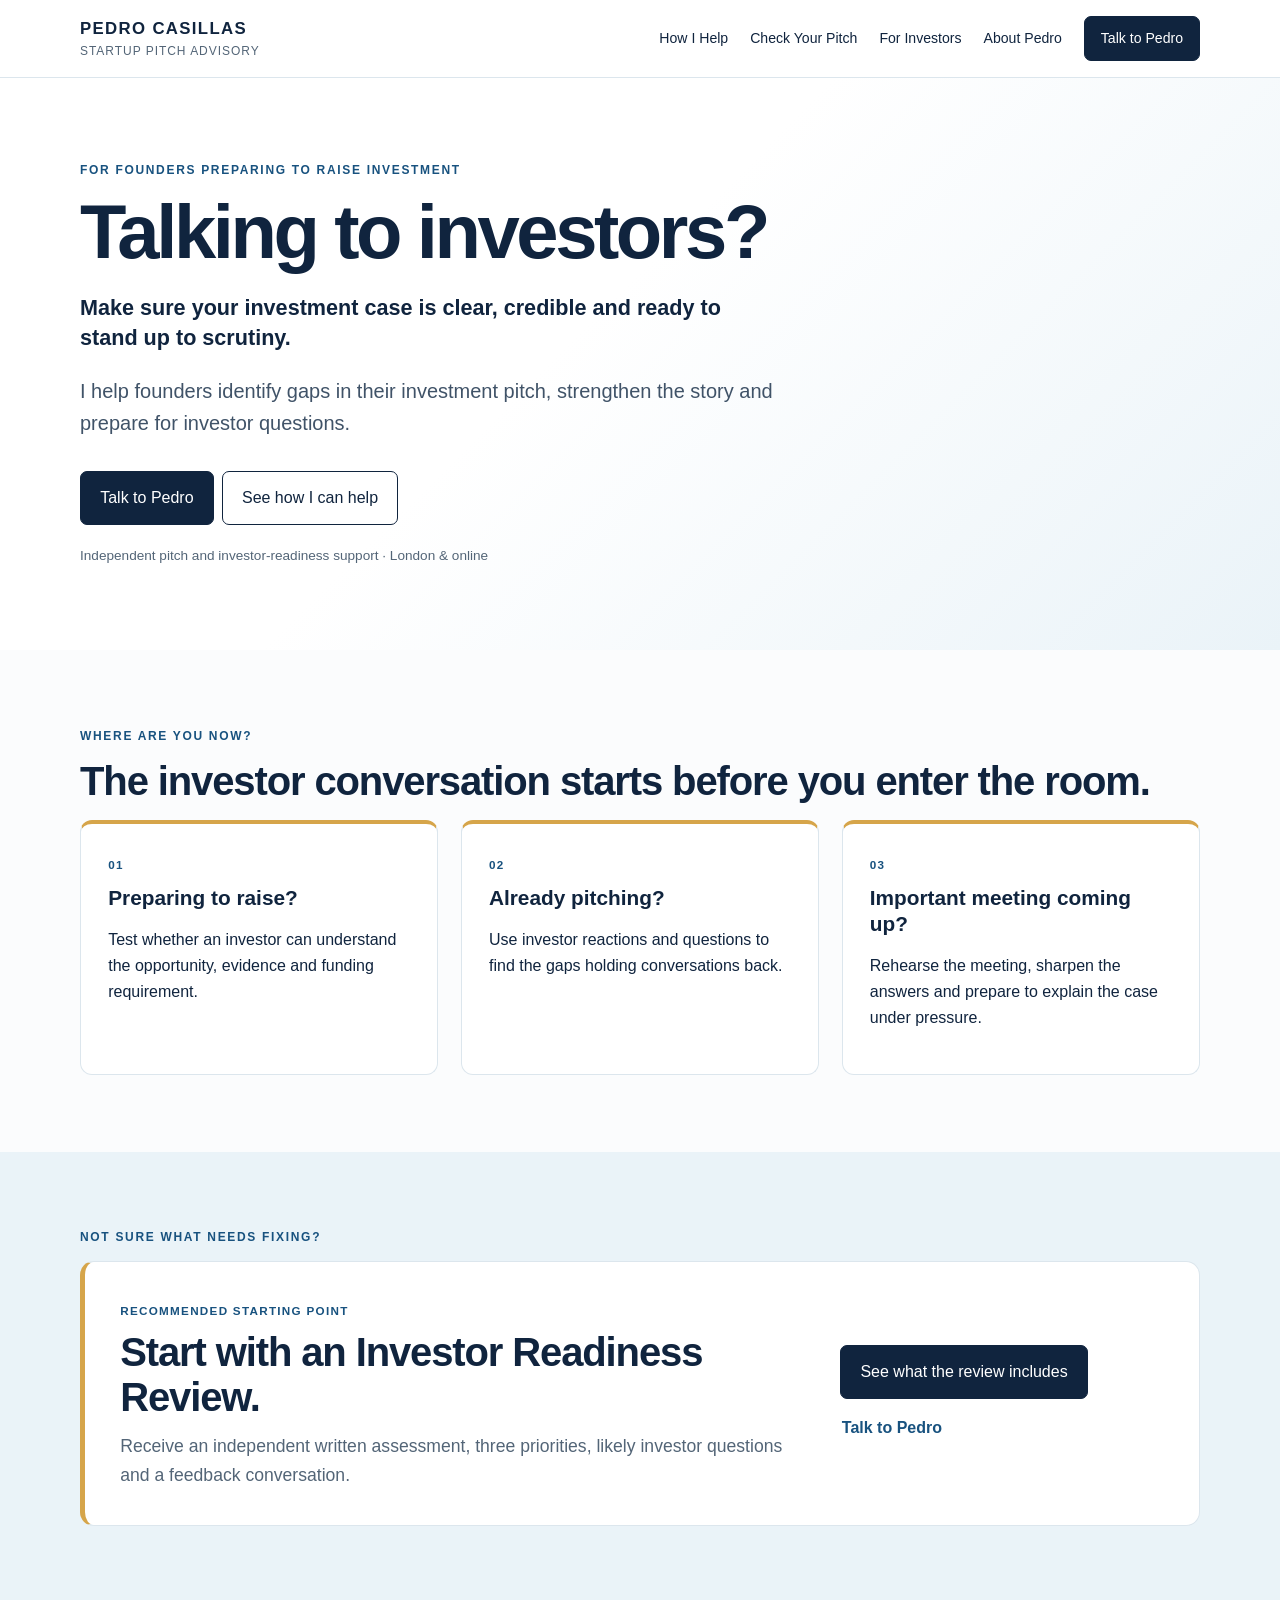
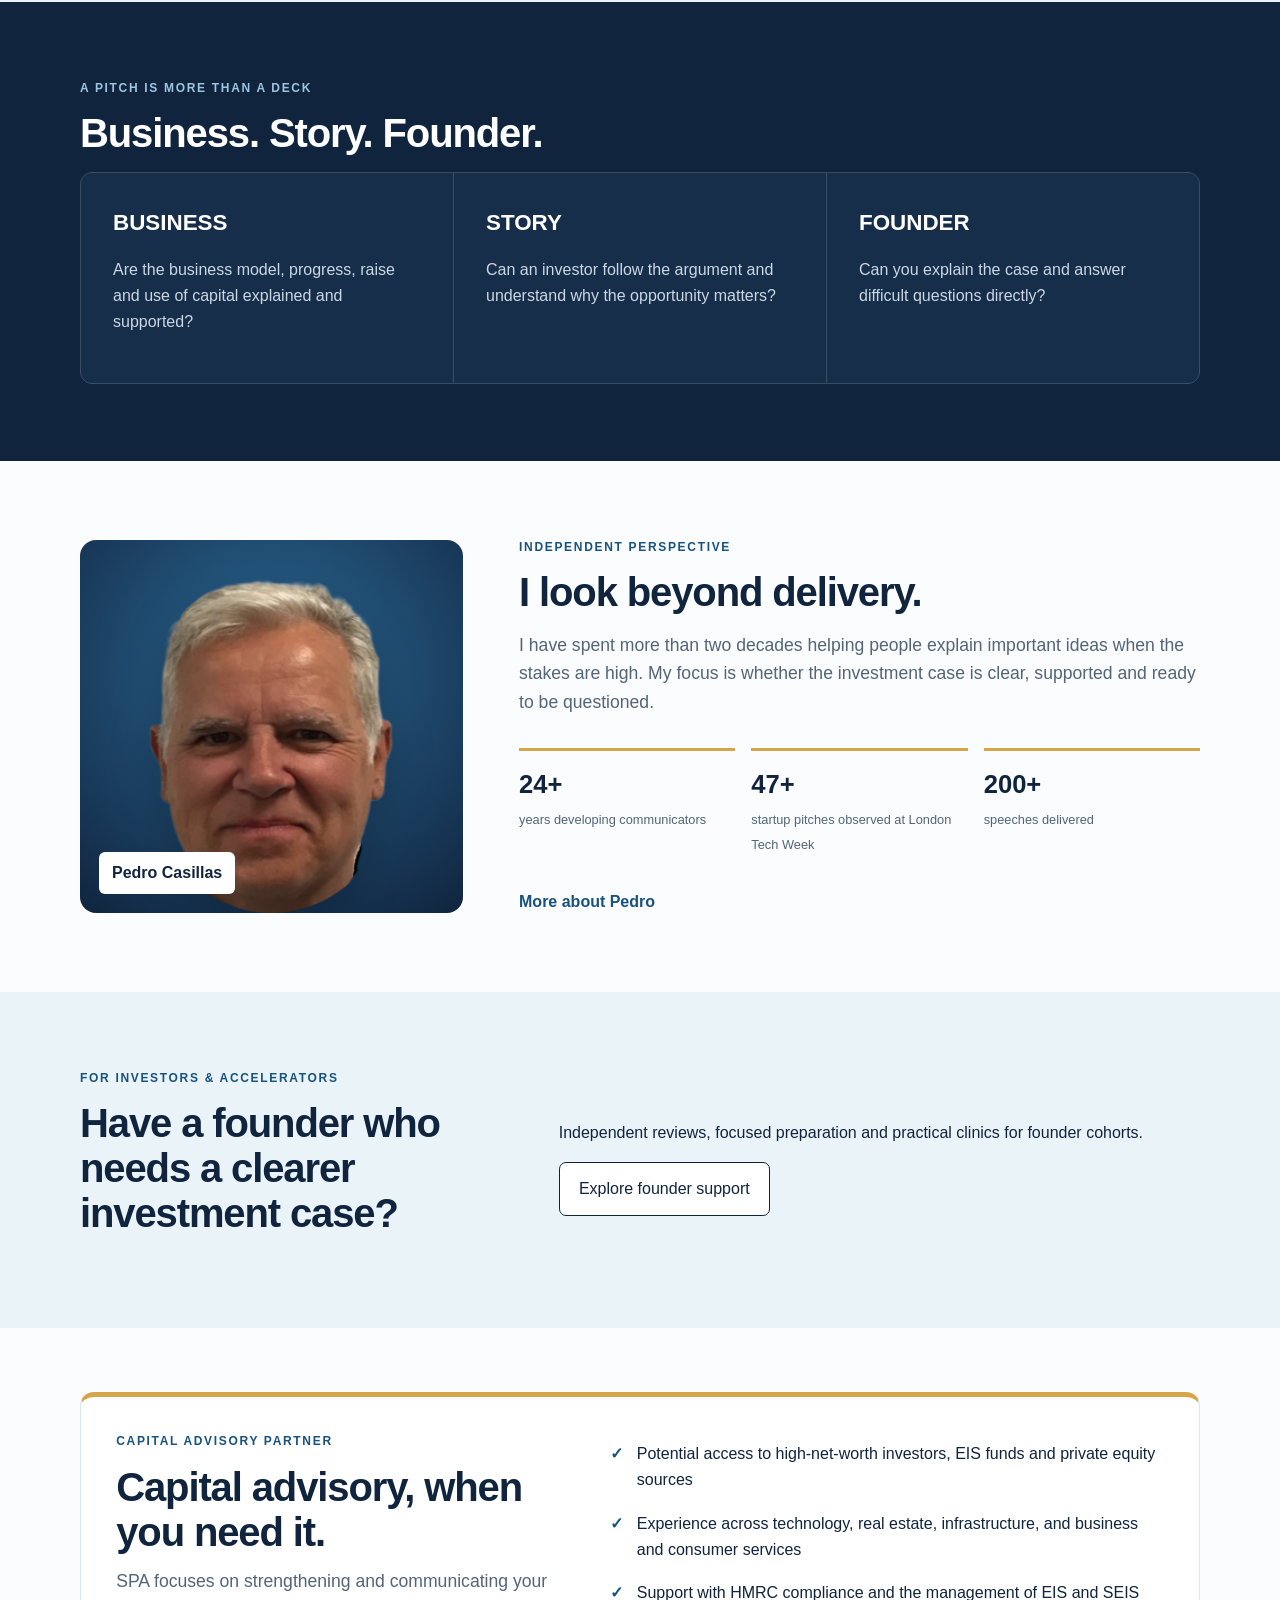
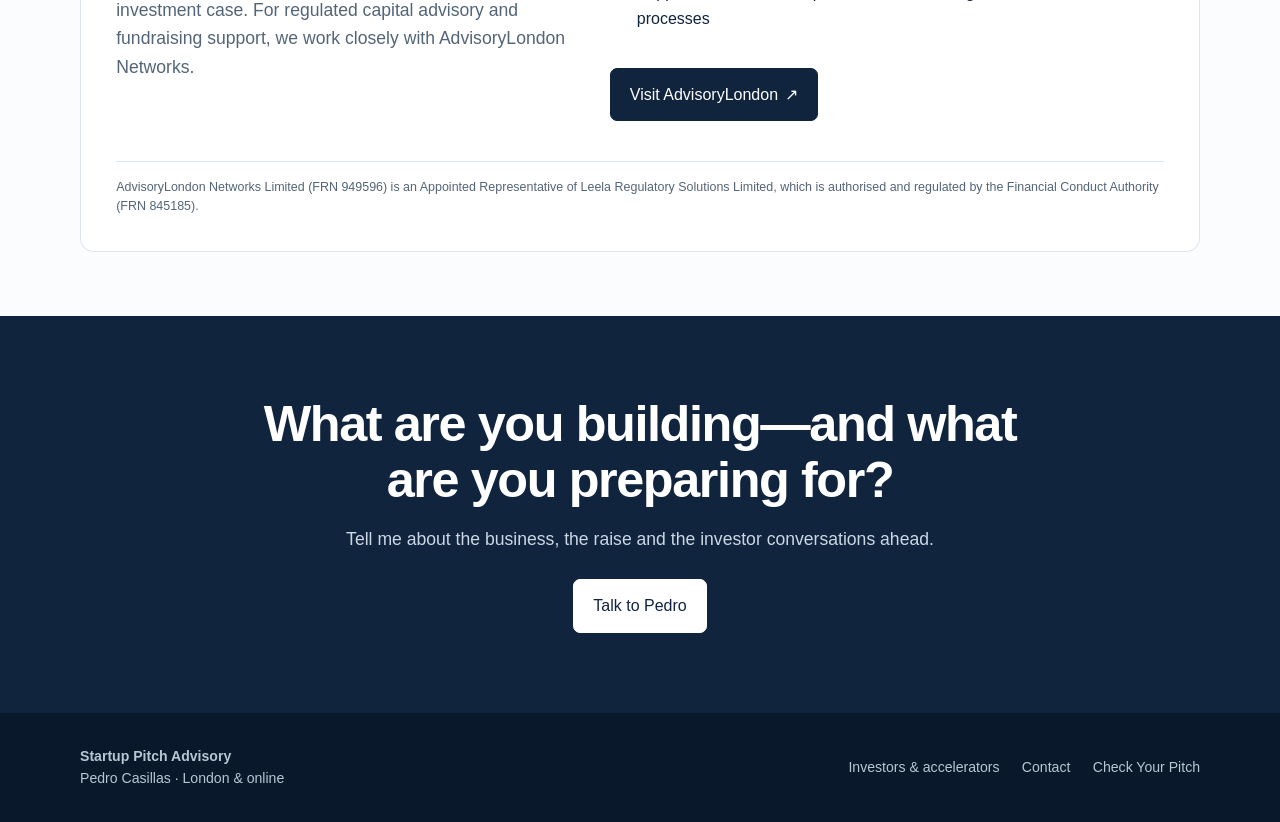
==== index.html @ cba1cd3a "Add files via upload" ====
<!doctype html><html lang="en"><head><meta charset="utf-8"><meta name="viewport" content="width=device-width,initial-scale=1"><title>Pedro Casillas | Startup Pitch Advisory</title><meta name="description" content="Independent investor-readiness and pitch support for startup founders."><meta name="robots" content="noindex,nofollow"><link rel="canonical" href="https://pedrocasillas.com/"><link rel="stylesheet" href="styles.css"><script defer src="site.js"></script></head><body><a class="skip" href="#main">Skip to content</a>
<nav><div class="wrap nav"><a class="brand" href="index.html"><strong>PEDRO CASILLAS</strong><span>Startup Pitch Advisory</span></a><button class="menu" aria-expanded="false" aria-controls="navlinks"><span></span><span></span><span></span><b>Menu</b></button><div class="links" id="navlinks"><a href="how-i-help.html">How I Help</a><a href="resources.html">Check Your Pitch</a><a href="for-investors.html">For Investors</a><a href="about.html">About Pedro</a><a class="btn small" href="contact.html">Talk to Pedro</a></div></div></nav>
<main id="main"><header class="hero"><div class="wrap"><div class="eyebrow">For founders preparing to raise investment</div><h1>Talking to investors?</h1><p class="hero-promise">Make sure your investment case is clear, credible and ready to stand up to scrutiny.</p><p class="lead">I help founders identify gaps in their investment pitch, strengthen the story and prepare for investor questions.</p><div class="hero-actions"><a class="btn" href="contact.html">Talk to Pedro</a><a class="btn alt" href="#situations">See how I can help</a></div><div class="micro">Independent pitch and investor-readiness support · London &amp; online</div></div></header>
<section id="situations"><div class="wrap"><div class="eyebrow">Where are you now?</div><h2>The investor conversation starts before you enter the room.</h2><div class="grid3 stages"><a class="card cardlink" href="how-i-help.html#review"><span class="num">01</span><h3>Preparing to raise?</h3><p>Test whether an investor can understand the opportunity, evidence and funding requirement.</p></a><a class="card cardlink" href="how-i-help.html#preparation"><span class="num">02</span><h3>Already pitching?</h3><p>Use investor reactions and questions to find the gaps holding conversations back.</p></a><a class="card cardlink" href="how-i-help.html#preparation"><span class="num">03</span><h3>Important meeting coming up?</h3><p>Rehearse the meeting, sharpen the answers and prepare to explain the case under pressure.</p></a></div></div></section>
<section class="soft"><div class="wrap"><div class="eyebrow">Not sure what needs fixing?</div><div class="start-panel"><div><span class="tag">Recommended starting point</span><h2>Start with an Investor Readiness Review.</h2><p class="intro">Receive an independent written assessment, three priorities, likely investor questions and a feedback conversation.</p></div><div class="start-actions"><a class="btn" href="how-i-help.html#review">See what the review includes</a><a class="textlink" href="contact.html">Talk to Pedro</a></div></div></div></section>
<section class="ink"><div class="wrap"><div class="eyebrow light">A pitch is more than a deck</div><h2>Business. Story. Founder.</h2><div class="triad dark"><div><b>BUSINESS</b><p>Are the business model, progress, raise and use of capital explained and supported?</p></div><div><b>STORY</b><p>Can an investor follow the argument and understand why the opportunity matters?</p></div><div><b>FOUNDER</b><p>Can you explain the case and answer difficult questions directly?</p></div></div></div></section>
<section><div class="wrap about compact-about"><div class="portrait"><img src="assets/pedro-casillas.png" alt="Pedro Casillas"><div class="portrait-caption">Pedro Casillas</div></div><div><div class="eyebrow">Independent perspective</div><h2>I look beyond delivery.</h2><p class="intro">I have spent more than two decades helping people explain important ideas when the stakes are high. My focus is whether the investment case is clear, supported and ready to be questioned.</p><div class="proof"><div><strong>24+</strong><span>years developing communicators</span></div><div><strong>47+</strong><span>startup pitches observed at London Tech Week</span></div><div><strong>200+</strong><span>speeches delivered</span></div></div><a class="textlink" href="about.html">More about Pedro</a></div></div></section>
<section class="soft"><div class="wrap audience"><div><div class="eyebrow">For investors &amp; accelerators</div><h2>Have a founder who needs a clearer investment case?</h2></div><div><p>Independent reviews, focused preparation and practical clinics for founder cohorts.</p><a class="btn alt no-margin" href="for-investors.html">Explore founder support</a></div></div></section>
<section class="partner-section"><div class="wrap"><div class="partner-banner"><div><div class="eyebrow">Capital advisory partner</div><h2>Capital advisory, when you need it.</h2><p class="intro">SPA focuses on strengthening and communicating your investment case. For regulated capital advisory and fundraising support, we work closely with AdvisoryLondon Networks.</p></div><div><ul class="ticks"><li>Potential access to high-net-worth investors, EIS funds and private equity sources</li><li>Experience across technology, real estate, infrastructure, and business and consumer services</li><li>Support with HMRC compliance and the management of EIS and SEIS processes</li></ul><a class="btn" href="https://advisorylondon.uk/" target="_blank" rel="noopener noreferrer">Visit AdvisoryLondon <span aria-hidden="true">↗</span></a></div><p class="regulatory">AdvisoryLondon Networks Limited (FRN 949596) is an Appointed Representative of Leela Regulatory Solutions Limited, which is authorised and regulated by the Financial Conduct Authority (FRN 845185).</p></div></div></section>
<section class="cta"><div class="wrap narrow"><h2>What are you building—and what are you preparing for?</h2><p>Tell me about the business, the raise and the investor conversations ahead.</p><a class="btn pale" href="contact.html">Talk to Pedro</a></div></section></main>
<footer><div class="wrap foot"><div><strong>Startup Pitch Advisory</strong><br>Pedro Casillas · London &amp; online</div><div class="footlinks"><a href="for-investors.html">Investors &amp; accelerators</a><a href="contact.html">Contact</a><a href="resources.html">Check Your Pitch</a></div></div></footer></body></html>
---- styles.css ----
:root{--ink:#10243e;--blue:#18527f;--sky:#eaf3f8;--gold:#d6a54a;--paper:#fbfcfd;--muted:#536577;--line:#dce6ed;--white:#fff;--max:1120px}*{box-sizing:border-box}html{scroll-behavior:smooth}body{margin:0;font-family:Inter,"Segoe UI",Arial,sans-serif;color:var(--ink);background:var(--paper);line-height:1.62;font-size:16px}a{color:inherit;text-decoration:none}.wrap{width:min(var(--max),92%);margin:auto}.narrow{max-width:810px}.skip{position:absolute;left:-9999px}.skip:focus{left:12px;top:12px;z-index:20;background:white;padding:10px;border:2px solid var(--ink)}nav{min-height:78px;display:flex;align-items:center;border-bottom:1px solid var(--line);background:rgba(255,255,255,.97);position:sticky;top:0;z-index:10}.nav{display:flex;align-items:center;justify-content:space-between;gap:24px}.brand strong{display:block;letter-spacing:.08em;font-size:1.05rem}.brand span{display:block;font-size:.75rem;color:var(--muted);letter-spacing:.08em;text-transform:uppercase}.links{display:flex;gap:22px;align-items:center;font-size:.88rem}.links>a:not(.btn){padding:27px 0 24px;border-bottom:3px solid transparent}.links>a.active{border-color:var(--gold)}.menu{display:none}.btn{display:inline-flex;align-items:center;justify-content:center;padding:.8rem 1.2rem;border-radius:7px;background:var(--ink);color:white;font-weight:750;border:1px solid var(--ink);cursor:pointer;font:inherit}.btn.small{padding:.66rem 1rem}.btn.alt{background:white;color:var(--ink);margin-left:.5rem}.btn.pale{background:white;color:var(--ink);border-color:white}.btn.no-margin{margin:0}.btn:hover,.btn:focus-visible{box-shadow:0 8px 25px rgba(16,36,62,.16);transform:translateY(-1px)}.hero{padding:5.2rem 0;background:linear-gradient(135deg,#fff 45%,var(--sky))}.hero-grid{display:grid;grid-template-columns:minmax(0,1.35fr) minmax(340px,.65fr);gap:4rem;align-items:center}.eyebrow{text-transform:uppercase;letter-spacing:.14em;font-size:.75rem;font-weight:800;color:var(--blue);margin-bottom:.8rem}.eyebrow.light{color:#9dc5df}h1{font-size:clamp(3rem,6vw,4.75rem);line-height:1.02;letter-spacing:-.045em;margin:.7rem 0 1.35rem;max-width:850px}h2{font-size:clamp(2rem,4vw,2.5rem);line-height:1.12;letter-spacing:-.028em;margin:0 0 1rem}h3{font-size:1.3rem;line-height:1.25;margin:.5rem 0 .7rem}.hero-promise{font-weight:800;font-size:1.35rem;line-height:1.4;max-width:700px}.lead{font-size:1.25rem;max-width:760px;color:#405368}.hero-actions{margin-top:2rem}.micro{margin-top:1.25rem;font-size:.85rem;color:var(--muted)}.investor-card{background:var(--ink);color:white;padding:2rem;border-radius:16px;box-shadow:0 24px 60px rgba(16,36,62,.16);position:relative}.investor-card:before{content:"";position:absolute;right:1.5rem;top:1.5rem;width:38px;height:5px;background:var(--gold)}.investor-card h2{font-size:1.4rem;margin-top:.6rem}.investor-card ol{margin:1.2rem 0 0;padding-left:1.4rem}.investor-card li{padding:.3rem 0;color:#d9e4ec}.tag,.num{font-size:.73rem;text-transform:uppercase;letter-spacing:.11em;color:var(--blue);font-weight:800}section{padding:4.8rem 0}.soft{background:var(--sky)}.ink{background:var(--ink);color:white}.lighttext{color:#cbd7e3!important}.intro{font-size:1.1rem;color:var(--muted);max-width:730px;margin:0 0 2rem}.grid2,.grid3{display:grid;grid-template-columns:repeat(2,1fr);gap:1.4rem}.grid3{grid-template-columns:repeat(3,1fr)}.card{background:white;border:1px solid var(--line);border-radius:12px;padding:1.7rem}.cardlink{display:block;height:100%;transition:.18s ease}.cardlink:hover,.cardlink:focus-visible{box-shadow:0 12px 30px rgba(16,36,62,.09);transform:translateY(-2px)}.cardlink b,.textlink{color:var(--blue);font-weight:800}.stages .card{border-top:4px solid var(--gold)}.split-head{display:flex;justify-content:space-between;gap:2rem;align-items:end;margin-bottom:1.5rem}.deliverables{display:grid;grid-template-columns:repeat(4,1fr);gap:1rem}.deliverables>div{background:white;border:1px solid var(--line);border-radius:10px;padding:1.4rem}.deliverables span,.process span{display:block;color:var(--gold);font-weight:900;letter-spacing:.1em;font-size:.75rem;margin-bottom:.6rem}.deliverables b,.process b{font-size:1.05rem}.deliverables p,.process p{color:var(--muted);margin:.45rem 0 0}.center{text-align:center;margin-top:1.8rem}.sample-split,.audience{display:grid;grid-template-columns:.8fr 1.2fr;gap:3.2rem;align-items:center}.sample{margin:0;border-left:4px solid var(--gold);background:white;box-shadow:0 12px 36px rgba(16,36,62,.09);padding:1.7rem 2rem}.sample span,.assessment span{display:block;text-transform:uppercase;color:var(--blue);font-weight:800;font-size:.72rem;letter-spacing:.1em;margin-top:1rem}.sample span:first-child{margin-top:0}.sample p{margin:.3rem 0 1.1rem}.triad{display:grid;grid-template-columns:repeat(3,1fr);gap:1px;background:var(--line);border:1px solid var(--line);border-radius:12px;overflow:hidden}.triad>div{background:white;padding:2rem}.triad b{font-size:1.4rem}.triad p{color:var(--muted)}.triad.dark{background:#3a4c61;border-color:#3a4c61}.triad.dark>div{background:#172e4a}.triad.dark p{color:#cbd7e3}.about{display:grid;grid-template-columns:.72fr 1.28fr;gap:3.5rem;align-items:center}.portrait{min-height:390px;border-radius:16px;background:radial-gradient(circle at 50% 35%,#2c6a97,var(--ink));display:flex;align-items:flex-end;justify-content:center;position:relative;overflow:hidden;padding:2rem 2rem 0}.portrait img{width:min(86%,300px);height:auto;filter:drop-shadow(0 14px 20px rgba(0,0,0,.25))}.portrait-caption{position:absolute;left:1.2rem;bottom:1.2rem;background:white;color:var(--ink);padding:.5rem .8rem;border-radius:6px;font-weight:800}.portrait.large{min-height:450px}.proof{display:grid;grid-template-columns:repeat(3,1fr);gap:1rem;margin:2rem 0}.proof>div{border-top:3px solid var(--gold);padding-top:.8rem}.proof strong{display:block;font-size:1.6rem}.proof span{font-size:.8rem;color:var(--muted)}.proof.broad{grid-template-columns:repeat(4,1fr)}.cta{background:var(--ink);color:white;text-align:center;padding:5rem 0}.cta h2{font-size:clamp(2.2rem,5vw,3.15rem)}.cta p{color:#cbd7e3;font-size:1.1rem;max-width:650px;margin:0 auto 1.6rem}.pagehero{padding:4.8rem 0 4rem;background:linear-gradient(135deg,#fff 50%,var(--sky))}.pagehero h1{font-size:clamp(2.8rem,5.5vw,4.2rem)}.boundary,.contact-aside{background:var(--ink);color:white;padding:2rem;border-radius:14px}.boundary h3{margin-top:0}.checks,.ticks{padding:0;margin:1rem 0;list-style:none}.checks li,.ticks li{padding:.55rem 0 .55rem 1.7rem;position:relative}.checks li:before{content:"—";position:absolute;left:0;color:var(--gold);font-weight:800}.ticks li:before{content:"✓";position:absolute;left:0;color:var(--blue);font-weight:900}.ticks.large li{font-size:1.08rem;padding-top:.7rem;padding-bottom:.7rem}.fineprint{max-width:760px;margin:1.4rem auto 0;text-align:center;color:var(--muted);font-size:.9rem}.process{display:grid;grid-template-columns:repeat(3,1fr);gap:1rem}.process>div{background:white;border-left:4px solid var(--gold);padding:1.5rem}.process.vertical{display:block}.process.vertical>div{margin-bottom:1rem}.faq details{background:white;border:1px solid var(--line);border-radius:10px;padding:1rem 1.2rem;margin:.8rem 0}.faq summary{font-weight:800;cursor:pointer}.accent{border-top:4px solid var(--gold)}.resource-list{display:grid;gap:1.2rem}.resource-feature{display:flex;justify-content:space-between;gap:2rem;align-items:center;background:white;border:1px solid var(--line);border-radius:14px;padding:2rem}.resource-feature h2{font-size:1.6rem;margin:.3rem 0}.resource-feature p{margin:.4rem 0 0;color:var(--muted);max-width:720px}.auto{margin-left:auto;margin-right:auto}.questions{display:grid;gap:1rem}.questions article{display:grid;grid-template-columns:70px 1fr;gap:1rem;background:white;border:1px solid var(--line);border-radius:12px;padding:1.5rem}.questions article>span{font-weight:900;color:var(--gold);font-size:1.5rem}.questions h2{font-size:1.45rem;margin:0}.questions p{margin:.3rem 0 0;color:var(--muted)}.notice{background:#fff4dc;border:1px solid #ead19a;border-radius:9px;padding:1rem 1.2rem;margin-bottom:1.5rem}.assessment{background:white;border:1px solid var(--line);border-radius:14px;overflow:hidden}.assessment>div{padding:1.5rem 1.8rem;border-bottom:1px solid var(--line)}.assessment>div:last-child{border:0}.assessment blockquote{font-size:1.25rem;font-weight:750;margin:.6rem 0}.contact-grid{display:grid;grid-template-columns:1.25fr .75fr;gap:2rem;align-items:start}.form{background:white;border:1px solid var(--line);border-radius:14px;padding:2rem}.form label{display:block;font-weight:750;margin:1rem 0 .35rem}.form input,.form textarea,.form select{width:100%;padding:.8rem .9rem;border:1px solid #b9cad6;border-radius:7px;font:inherit;background:#fff;color:var(--ink)}.form textarea{min-height:150px}.form button{margin-top:1.2rem}.formnote{font-size:.85rem;color:var(--muted)}.hidden{position:absolute!important;left:-9999px!important}.contact-aside{position:sticky;top:110px}.contact-aside h2{font-size:1.8rem}.contact-aside ol{padding-left:1.25rem}.contact-aside li{padding:.5rem 0}.foot{display:flex;justify-content:space-between;gap:2rem;align-items:center}.footlinks{display:flex;gap:1.4rem}footer{padding:2rem 0;background:#09182a;color:#b8c6d2;font-size:.88rem}
.compact-questions{grid-template-columns:repeat(2,1fr)}.compact-questions article{grid-template-columns:54px 1fr;padding:1.35rem}.compact-about .portrait{min-height:350px}.thankyou{min-height:58vh;display:flex;align-items:center}
.start-panel{display:grid;grid-template-columns:1.35fr .65fr;gap:3rem;align-items:center;background:white;border:1px solid var(--line);border-left:5px solid var(--gold);border-radius:14px;padding:2.2rem}.start-panel h2{margin:.45rem 0 .8rem}.start-panel .intro{margin:0}.start-actions{display:grid;gap:1rem;justify-items:start}.start-actions .textlink{padding-left:.1rem}
.partner-section{padding-top:4rem;padding-bottom:4rem}.partner-banner{display:grid;grid-template-columns:.9fr 1.1fr;gap:2.5rem;background:white;border:1px solid var(--line);border-top:5px solid var(--gold);border-radius:14px;padding:2.2rem}.partner-banner h2{margin:.45rem 0 .8rem}.partner-banner .intro{margin:0}.partner-banner .ticks{margin-top:0}.partner-banner .btn{margin-top:.7rem}.partner-banner .btn span{margin-left:.45rem}.regulatory{grid-column:1/-1;border-top:1px solid var(--line);padding-top:1rem;margin:0;color:var(--muted);font-size:.78rem;line-height:1.5}
@media(max-width:900px){.hero-grid,.about,.sample-split,.audience,.contact-grid,.start-panel,.partner-banner{grid-template-columns:1fr}.grid3,.deliverables,.proof.broad{grid-template-columns:repeat(2,1fr)}.investor-card{max-width:640px}.portrait{min-height:340px}.contact-aside{position:static}.start-panel,.partner-banner{gap:1.5rem}.regulatory{grid-column:1}}
@media(max-width:760px){nav{min-height:70px}.menu{display:flex;border:0;background:transparent;width:52px;height:46px;align-items:center;justify-content:center;flex-direction:column;gap:5px;color:var(--ink)}.menu span{display:block;width:24px;height:2px;background:currentColor}.menu b{font-size:.65rem}.links{display:none;position:absolute;left:0;right:0;top:70px;background:white;padding:1rem 4%;border-bottom:1px solid var(--line);box-shadow:0 10px 25px rgba(16,36,62,.1);align-items:stretch;flex-direction:column;gap:0}.links.open{display:flex}.links>a:not(.btn){padding:.8rem 0;border:0}.links .btn{margin-top:.6rem}.hero{padding:3.5rem 0}.hero-grid{gap:2rem}.grid2,.grid3,.deliverables,.triad,.process,.proof,.proof.broad,.compact-questions{grid-template-columns:1fr}.split-head,.resource-feature,.foot{align-items:flex-start;flex-direction:column}.resource-feature{display:flex}.pagehero{padding:3.2rem 0}.btn{width:100%}.hero-actions{display:grid;gap:.7rem}.btn.alt{margin-left:0}.audience{gap:1rem}.portrait.large{min-height:390px}.footlinks{flex-direction:column;gap:.4rem}}
@media(prefers-reduced-motion:reduce){html{scroll-behavior:auto}.btn,.cardlink{transition:none}}
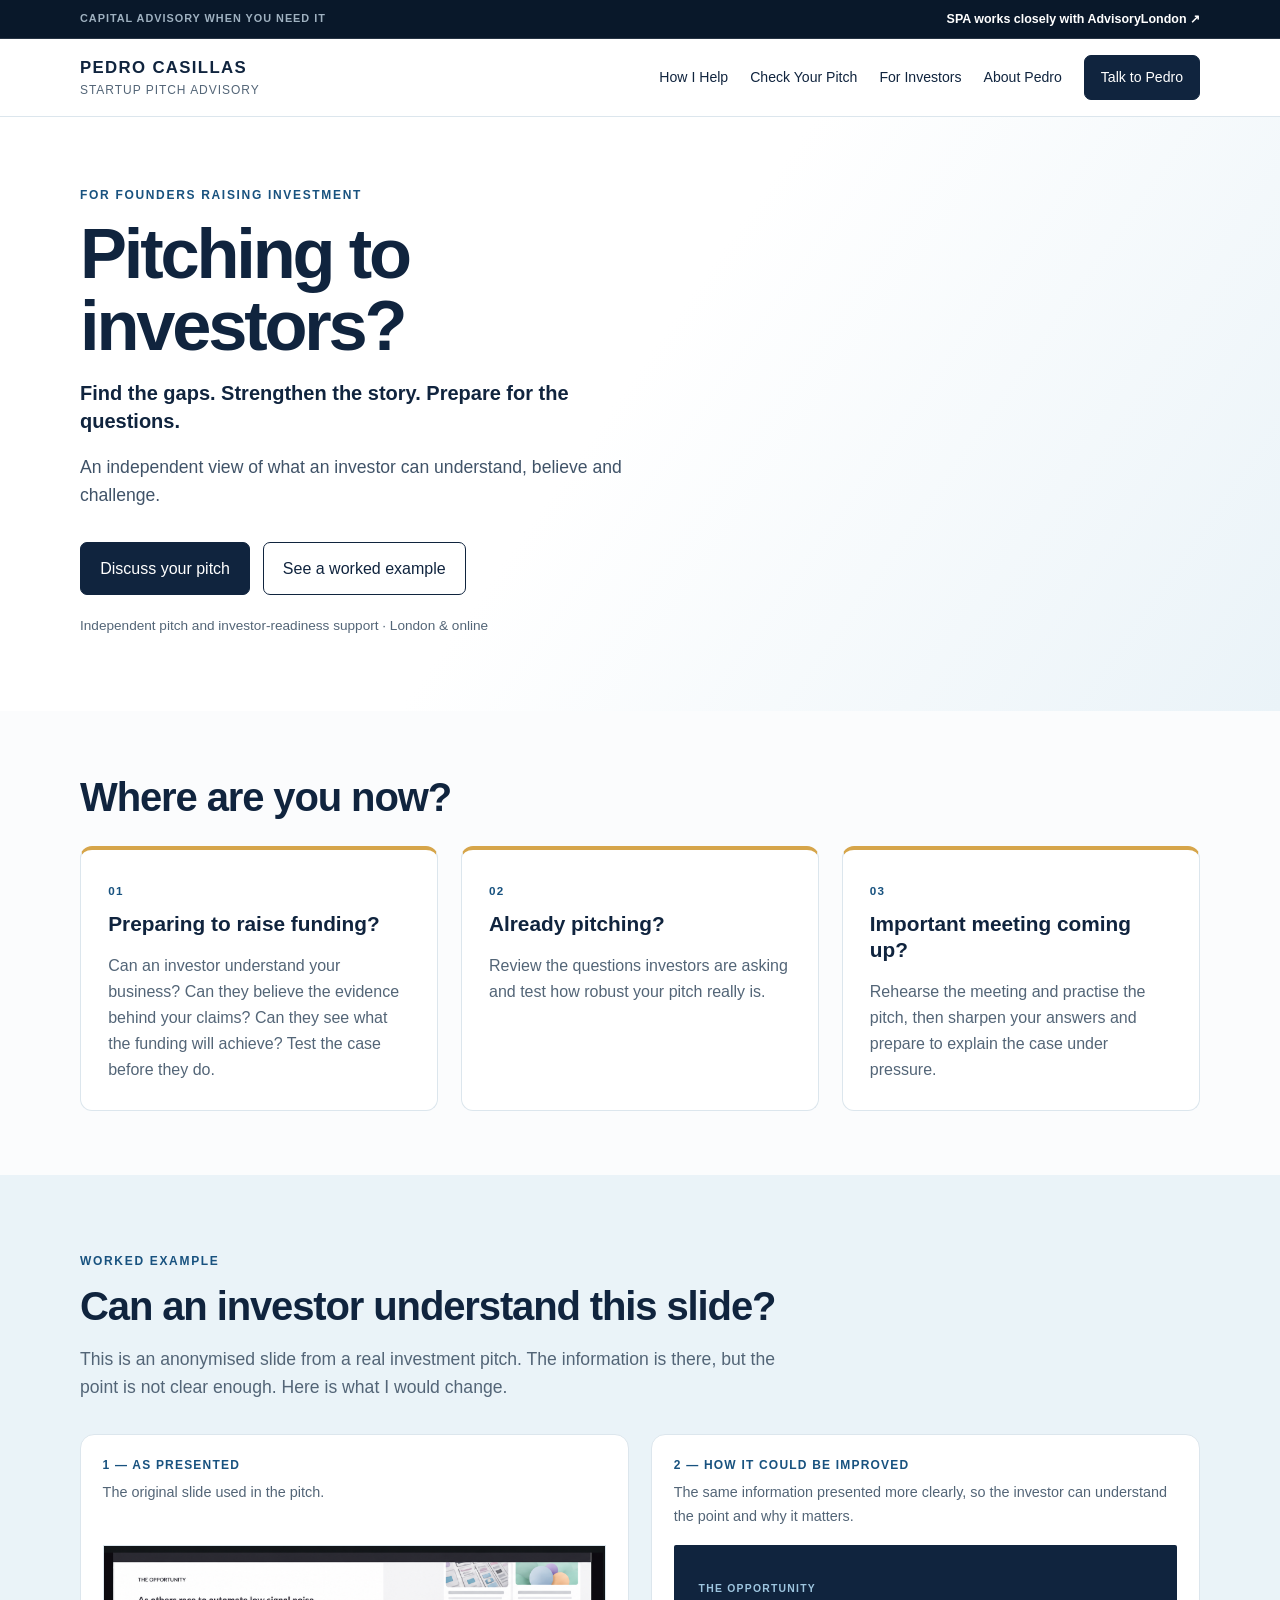
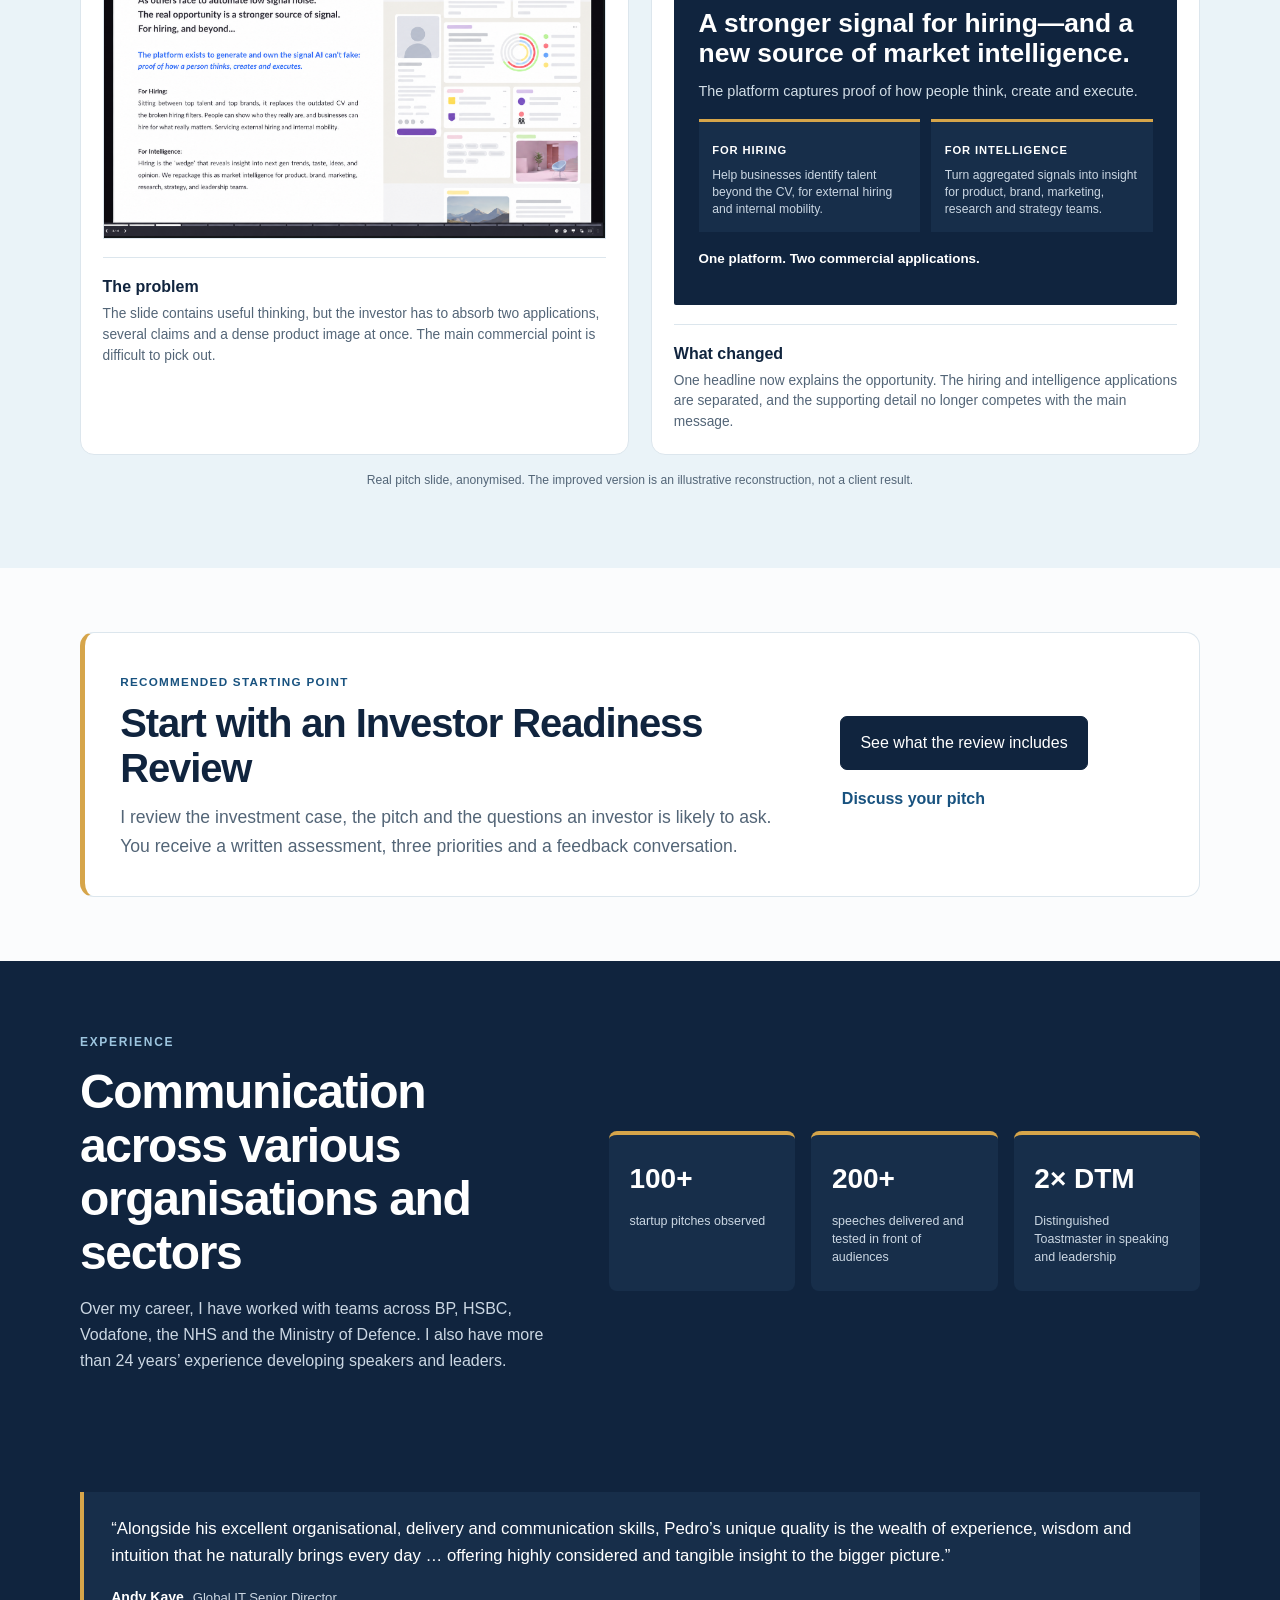
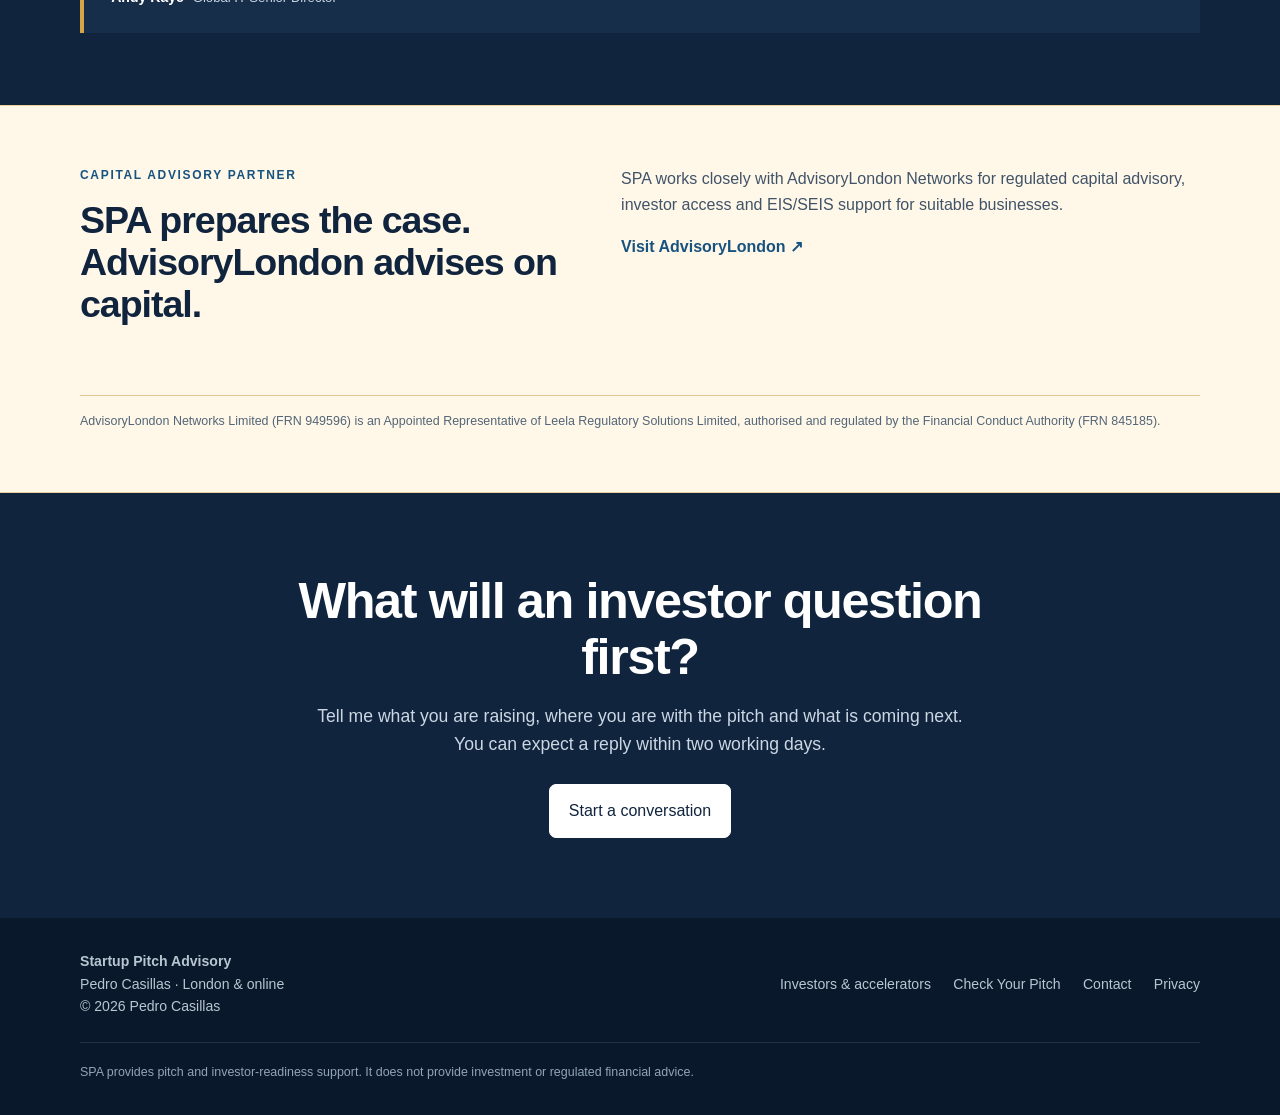
==== commit 89d77572: "Add files via upload" ====
--- a/index.html
+++ b/index.html
@@ -1,11 +1,174 @@
-<!doctype html><html lang="en"><head><meta charset="utf-8"><meta name="viewport" content="width=device-width,initial-scale=1"><title>Pedro Casillas | Startup Pitch Advisory</title><meta name="description" content="Independent investor-readiness and pitch support for startup founders."><meta name="robots" content="noindex,nofollow"><link rel="canonical" href="https://pedrocasillas.com/"><link rel="stylesheet" href="styles.css"><script defer src="site.js"></script></head><body><a class="skip" href="#main">Skip to content</a>
-<nav><div class="wrap nav"><a class="brand" href="index.html"><strong>PEDRO CASILLAS</strong><span>Startup Pitch Advisory</span></a><button class="menu" aria-expanded="false" aria-controls="navlinks"><span></span><span></span><span></span><b>Menu</b></button><div class="links" id="navlinks"><a href="how-i-help.html">How I Help</a><a href="resources.html">Check Your Pitch</a><a href="for-investors.html">For Investors</a><a href="about.html">About Pedro</a><a class="btn small" href="contact.html">Talk to Pedro</a></div></div></nav>
-<main id="main"><header class="hero"><div class="wrap"><div class="eyebrow">For founders preparing to raise investment</div><h1>Talking to investors?</h1><p class="hero-promise">Make sure your investment case is clear, credible and ready to stand up to scrutiny.</p><p class="lead">I help founders identify gaps in their investment pitch, strengthen the story and prepare for investor questions.</p><div class="hero-actions"><a class="btn" href="contact.html">Talk to Pedro</a><a class="btn alt" href="#situations">See how I can help</a></div><div class="micro">Independent pitch and investor-readiness support · London &amp; online</div></div></header>
-<section id="situations"><div class="wrap"><div class="eyebrow">Where are you now?</div><h2>The investor conversation starts before you enter the room.</h2><div class="grid3 stages"><a class="card cardlink" href="how-i-help.html#review"><span class="num">01</span><h3>Preparing to raise?</h3><p>Test whether an investor can understand the opportunity, evidence and funding requirement.</p></a><a class="card cardlink" href="how-i-help.html#preparation"><span class="num">02</span><h3>Already pitching?</h3><p>Use investor reactions and questions to find the gaps holding conversations back.</p></a><a class="card cardlink" href="how-i-help.html#preparation"><span class="num">03</span><h3>Important meeting coming up?</h3><p>Rehearse the meeting, sharpen the answers and prepare to explain the case under pressure.</p></a></div></div></section>
-<section class="soft"><div class="wrap"><div class="eyebrow">Not sure what needs fixing?</div><div class="start-panel"><div><span class="tag">Recommended starting point</span><h2>Start with an Investor Readiness Review.</h2><p class="intro">Receive an independent written assessment, three priorities, likely investor questions and a feedback conversation.</p></div><div class="start-actions"><a class="btn" href="how-i-help.html#review">See what the review includes</a><a class="textlink" href="contact.html">Talk to Pedro</a></div></div></div></section>
-<section class="ink"><div class="wrap"><div class="eyebrow light">A pitch is more than a deck</div><h2>Business. Story. Founder.</h2><div class="triad dark"><div><b>BUSINESS</b><p>Are the business model, progress, raise and use of capital explained and supported?</p></div><div><b>STORY</b><p>Can an investor follow the argument and understand why the opportunity matters?</p></div><div><b>FOUNDER</b><p>Can you explain the case and answer difficult questions directly?</p></div></div></div></section>
-<section><div class="wrap about compact-about"><div class="portrait"><img src="assets/pedro-casillas.png" alt="Pedro Casillas"><div class="portrait-caption">Pedro Casillas</div></div><div><div class="eyebrow">Independent perspective</div><h2>I look beyond delivery.</h2><p class="intro">I have spent more than two decades helping people explain important ideas when the stakes are high. My focus is whether the investment case is clear, supported and ready to be questioned.</p><div class="proof"><div><strong>24+</strong><span>years developing communicators</span></div><div><strong>47+</strong><span>startup pitches observed at London Tech Week</span></div><div><strong>200+</strong><span>speeches delivered</span></div></div><a class="textlink" href="about.html">More about Pedro</a></div></div></section>
-<section class="soft"><div class="wrap audience"><div><div class="eyebrow">For investors &amp; accelerators</div><h2>Have a founder who needs a clearer investment case?</h2></div><div><p>Independent reviews, focused preparation and practical clinics for founder cohorts.</p><a class="btn alt no-margin" href="for-investors.html">Explore founder support</a></div></div></section>
-<section class="partner-section"><div class="wrap"><div class="partner-banner"><div><div class="eyebrow">Capital advisory partner</div><h2>Capital advisory, when you need it.</h2><p class="intro">SPA focuses on strengthening and communicating your investment case. For regulated capital advisory and fundraising support, we work closely with AdvisoryLondon Networks.</p></div><div><ul class="ticks"><li>Potential access to high-net-worth investors, EIS funds and private equity sources</li><li>Experience across technology, real estate, infrastructure, and business and consumer services</li><li>Support with HMRC compliance and the management of EIS and SEIS processes</li></ul><a class="btn" href="https://advisorylondon.uk/" target="_blank" rel="noopener noreferrer">Visit AdvisoryLondon <span aria-hidden="true">↗</span></a></div><p class="regulatory">AdvisoryLondon Networks Limited (FRN 949596) is an Appointed Representative of Leela Regulatory Solutions Limited, which is authorised and regulated by the Financial Conduct Authority (FRN 845185).</p></div></div></section>
-<section class="cta"><div class="wrap narrow"><h2>What are you building—and what are you preparing for?</h2><p>Tell me about the business, the raise and the investor conversations ahead.</p><a class="btn pale" href="contact.html">Talk to Pedro</a></div></section></main>
-<footer><div class="wrap foot"><div><strong>Startup Pitch Advisory</strong><br>Pedro Casillas · London &amp; online</div><div class="footlinks"><a href="for-investors.html">Investors &amp; accelerators</a><a href="contact.html">Contact</a><a href="resources.html">Check Your Pitch</a></div></div></footer></body></html>
+<!doctype html>
+<html lang="en">
+<head>
+  <meta charset="utf-8">
+  <meta name="viewport" content="width=device-width,initial-scale=1">
+  <title>Pedro Casillas | Startup Pitch Advisory</title>
+  <meta name="description" content="Independent investor-readiness reviews and pitch preparation for startup founders raising capital.">
+  <meta name="robots" content="noindex,nofollow">
+  <link rel="canonical" href="https://pedrocasillas.com/">
+  <link rel="stylesheet" href="styles.css">
+  <script defer src="site.js"></script>
+</head>
+<body>
+<a class="skip" href="#main">Skip to content</a>
+
+<div class="partner-top">
+  <div class="wrap partner-top-inner">
+    <span>Capital advisory when you need it</span>
+    <a href="https://advisorylondon.uk/" target="_blank" rel="noopener noreferrer">SPA works closely with AdvisoryLondon <span aria-hidden="true">↗</span></a>
+  </div>
+</div>
+
+<nav>
+  <div class="wrap nav">
+    <a class="brand" href="index.html"><strong>PEDRO CASILLAS</strong><span>Startup Pitch Advisory</span></a>
+    <button class="menu" aria-expanded="false" aria-controls="navlinks"><span></span><span></span><span></span><b>Menu</b></button>
+    <div class="links" id="navlinks">
+      <a href="how-i-help.html">How I Help</a>
+      <a href="resources.html">Check Your Pitch</a>
+      <a href="for-investors.html">For Investors</a>
+      <a href="about.html">About Pedro</a>
+      <a class="btn small" href="contact.html">Talk to Pedro</a>
+    </div>
+  </div>
+</nav>
+
+<main id="main">
+  <header class="hero">
+    <div class="wrap hero-grid">
+      <div>
+        <div class="eyebrow">For founders raising investment</div>
+        <h1>Pitching to investors?</h1>
+        <p class="hero-promise">Find the gaps. Strengthen the story. Prepare for the questions.</p>
+        <p class="lead">An independent view of what an investor can understand, believe and challenge.</p>
+        <div class="hero-actions">
+          <a class="btn" href="contact.html">Discuss your pitch</a>
+          <a class="btn alt" href="#worked-example">See a worked example</a>
+        </div>
+        <div class="micro">Independent pitch and investor-readiness support · London &amp; online</div>
+      </div>
+      <div class="hero-open" aria-hidden="true"></div>
+    </div>
+  </header>
+
+  <section id="situations" class="tight-section">
+    <div class="wrap">
+      <div class="section-heading">
+        <h2>Where are you now?</h2>
+      </div>
+      <div class="grid3 stages">
+        <a class="card cardlink" href="how-i-help.html#review"><span class="num">01</span><h3>Preparing to raise funding?</h3><p>Can an investor understand your business? Can they believe the evidence behind your claims? Can they see what the funding will achieve? Test the case before they do.</p></a>
+        <a class="card cardlink" href="how-i-help.html#preparation"><span class="num">02</span><h3>Already pitching?</h3><p>Review the questions investors are asking and test how robust your pitch really is.</p></a>
+        <a class="card cardlink" href="how-i-help.html#preparation"><span class="num">03</span><h3>Important meeting coming up?</h3><p>Rehearse the meeting and practise the pitch, then sharpen your answers and prepare to explain the case under pressure.</p></a>
+      </div>
+    </div>
+  </section>
+
+  <section id="worked-example" class="soft">
+    <div class="wrap">
+      <div class="worked-heading">
+        <div class="eyebrow">Worked example</div>
+        <h2>Can an investor understand this slide?</h2>
+        <p class="intro">This is an anonymised slide from a real investment pitch. The information is there, but the point is not clear enough. Here is what I would change.</p>
+      </div>
+      <div class="example-comparison">
+        <article class="example-panel">
+          <div class="example-label">1 — As presented</div>
+          <p>The original slide used in the pitch.</p>
+          <figure class="original-slide">
+            <img src="assets/anonymised-pitch-slide.png" alt="An anonymised investment-pitch slide with dense copy and a detailed product interface">
+          </figure>
+          <div class="example-comment">
+            <strong>The problem</strong>
+            <p>The slide contains useful thinking, but the investor has to absorb two applications, several claims and a dense product image at once. The main commercial point is difficult to pick out.</p>
+          </div>
+        </article>
+        <article class="example-panel">
+          <div class="example-label">2 — How it could be improved</div>
+          <p>The same information presented more clearly, so the investor can understand the point and why it matters.</p>
+          <div class="improved-slide" role="img" aria-label="A clearer version of the pitch slide with one headline and two distinct commercial applications">
+            <span>The opportunity</span>
+            <h3>A stronger signal for hiring—and a new source of market intelligence.</h3>
+            <p>The platform captures proof of how people think, create and execute.</p>
+            <div class="improved-columns">
+              <div><b>For hiring</b><p>Help businesses identify talent beyond the CV, for external hiring and internal mobility.</p></div>
+              <div><b>For intelligence</b><p>Turn aggregated signals into insight for product, brand, marketing, research and strategy teams.</p></div>
+            </div>
+            <strong class="improved-summary">One platform. Two commercial applications.</strong>
+          </div>
+          <div class="example-comment">
+            <strong>What changed</strong>
+            <p>One headline now explains the opportunity. The hiring and intelligence applications are separated, and the supporting detail no longer competes with the main message.</p>
+          </div>
+        </article>
+      </div>
+      <p class="example-note">Real pitch slide, anonymised. The improved version is an illustrative reconstruction, not a client result.</p>
+    </div>
+  </section>
+
+  <section class="tight-section">
+    <div class="wrap start-panel">
+      <div>
+        <span class="tag">Recommended starting point</span>
+        <h2>Start with an Investor Readiness Review</h2>
+        <p class="intro">I review the investment case, the pitch and the questions an investor is likely to ask. You receive a written assessment, three priorities and a feedback conversation.</p>
+      </div>
+      <div class="start-actions">
+        <a class="btn" href="how-i-help.html#review">See what the review includes</a>
+        <a class="textlink" href="contact.html">Discuss your pitch</a>
+      </div>
+    </div>
+  </section>
+
+  <section class="ink proof-section">
+    <div class="wrap proof-layout">
+      <div>
+        <div class="eyebrow light">Experience</div>
+        <h2>Communication across various organisations and sectors</h2>
+        <p class="lighttext">Over my career, I have worked with teams across BP, HSBC, Vodafone, the NHS and the Ministry of Defence. I also have more than 24 years’ experience developing speakers and leaders.</p>
+      </div>
+      <div class="proof-cards">
+        <div><strong>100+</strong><span>startup pitches observed</span></div>
+        <div><strong>200+</strong><span>speeches delivered and tested in front of audiences</span></div>
+        <div><strong>2× DTM</strong><span>Distinguished Toastmaster in speaking and leadership</span></div>
+      </div>
+      <blockquote class="testimonial">
+        <p>“Alongside his excellent organisational, delivery and communication skills, Pedro’s unique quality is the wealth of experience, wisdom and intuition that he naturally brings every day … offering highly considered and tangible insight to the bigger picture.”</p>
+        <footer><strong>Andy Kaye</strong><span>Global IT Senior Director</span></footer>
+      </blockquote>
+    </div>
+  </section>
+
+  <section class="partner-detail">
+    <div class="wrap partner-compact">
+      <div>
+        <div class="eyebrow">Capital advisory partner</div>
+        <h2>SPA prepares the case.<br>AdvisoryLondon advises on capital.</h2>
+      </div>
+      <div>
+        <p>SPA works closely with AdvisoryLondon Networks for regulated capital advisory, investor access and EIS/SEIS support for suitable businesses.</p>
+        <a class="textlink" href="https://advisorylondon.uk/" target="_blank" rel="noopener noreferrer">Visit AdvisoryLondon <span aria-hidden="true">↗</span></a>
+      </div>
+      <p class="regulatory">AdvisoryLondon Networks Limited (FRN 949596) is an Appointed Representative of Leela Regulatory Solutions Limited, authorised and regulated by the Financial Conduct Authority (FRN 845185).</p>
+    </div>
+  </section>
+
+  <section class="cta">
+    <div class="wrap narrow">
+      <h2>What will an investor question first?</h2>
+      <p>Tell me what you are raising, where you are with the pitch and what is coming next. You can expect a reply within two working days.</p>
+      <a class="btn pale" href="contact.html">Start a conversation</a>
+    </div>
+  </section>
+</main>
+
+<footer>
+  <div class="wrap foot">
+    <div><strong>Startup Pitch Advisory</strong><br>Pedro Casillas · London &amp; online<br><span>© 2026 Pedro Casillas</span></div>
+    <div class="footlinks"><a href="for-investors.html">Investors &amp; accelerators</a><a href="resources.html">Check Your Pitch</a><a href="contact.html">Contact</a><a href="privacy.html">Privacy</a></div>
+  </div>
+  <div class="wrap footer-scope">SPA provides pitch and investor-readiness support. It does not provide investment or regulated financial advice.</div>
+</footer>
+</body>
+</html>
--- a/styles.css
+++ b/styles.css
@@ -5,3 +5,124 @@
 @media(max-width:900px){.hero-grid,.about,.sample-split,.audience,.contact-grid,.start-panel,.partner-banner{grid-template-columns:1fr}.grid3,.deliverables,.proof.broad{grid-template-columns:repeat(2,1fr)}.investor-card{max-width:640px}.portrait{min-height:340px}.contact-aside{position:static}.start-panel,.partner-banner{gap:1.5rem}.regulatory{grid-column:1}}
 @media(max-width:760px){nav{min-height:70px}.menu{display:flex;border:0;background:transparent;width:52px;height:46px;align-items:center;justify-content:center;flex-direction:column;gap:5px;color:var(--ink)}.menu span{display:block;width:24px;height:2px;background:currentColor}.menu b{font-size:.65rem}.links{display:none;position:absolute;left:0;right:0;top:70px;background:white;padding:1rem 4%;border-bottom:1px solid var(--line);box-shadow:0 10px 25px rgba(16,36,62,.1);align-items:stretch;flex-direction:column;gap:0}.links.open{display:flex}.links>a:not(.btn){padding:.8rem 0;border:0}.links .btn{margin-top:.6rem}.hero{padding:3.5rem 0}.hero-grid{gap:2rem}.grid2,.grid3,.deliverables,.triad,.process,.proof,.proof.broad,.compact-questions{grid-template-columns:1fr}.split-head,.resource-feature,.foot{align-items:flex-start;flex-direction:column}.resource-feature{display:flex}.pagehero{padding:3.2rem 0}.btn{width:100%}.hero-actions{display:grid;gap:.7rem}.btn.alt{margin-left:0}.audience{gap:1rem}.portrait.large{min-height:390px}.footlinks{flex-direction:column;gap:.4rem}}
 @media(prefers-reduced-motion:reduce){html{scroll-behavior:auto}.btn,.cardlink{transition:none}}
+
+/* V6: stronger first impression, visual proof and a shorter homepage */
+.partner-top{background:#09182a;color:#dce8f1;font-size:.78rem;border-bottom:1px solid rgba(255,255,255,.12)}
+.partner-top-inner{min-height:38px;display:flex;align-items:center;justify-content:space-between;gap:1.25rem}
+.partner-top-inner>span{color:#9fb1c0;text-transform:uppercase;letter-spacing:.09em;font-size:.68rem;font-weight:800}
+.partner-top a{color:white;font-weight:750}
+.partner-top a:hover,.partner-top a:focus-visible{text-decoration:underline;text-underline-offset:3px}
+nav{top:0}
+.hero{padding:4.3rem 0 4.6rem;background:linear-gradient(125deg,#fff 0%,#fff 48%,var(--sky) 100%)}
+.hero-grid{grid-template-columns:minmax(0,1fr) minmax(380px,.86fr);gap:3.4rem}
+.hero h1{font-size:clamp(3.15rem,5.5vw,4.9rem);max-width:760px;margin-bottom:1.1rem}
+.hero-promise{font-size:1.25rem;margin:.2rem 0 .7rem;max-width:660px}
+.hero .lead{font-size:1.1rem;max-width:640px}
+.hero-photo{margin:0;position:relative;border-radius:18px;overflow:hidden;box-shadow:0 24px 60px rgba(16,36,62,.18);min-height:470px;background:var(--ink)}
+.hero-photo:after{content:"";position:absolute;inset:0;background:linear-gradient(to top,rgba(9,24,42,.78),transparent 38%);pointer-events:none}
+.hero-photo img{display:block;width:100%;height:100%;min-height:470px;object-fit:cover;object-position:center}
+.hero-photo figcaption{position:absolute;left:1.4rem;right:1.4rem;bottom:1.25rem;z-index:1;color:white;display:flex;justify-content:space-between;gap:1rem;align-items:end}
+.hero-photo figcaption strong{font-size:1.05rem}
+.hero-photo figcaption span{font-size:.76rem;text-transform:uppercase;letter-spacing:.09em;color:#d4e3ed}
+.tight-section{padding:4rem 0}
+.section-heading{max-width:720px;margin-bottom:1.65rem}
+.stages .card p{margin-bottom:0;color:var(--muted)}
+.worked-grid{display:grid;grid-template-columns:.74fr 1.26fr;gap:3.5rem;align-items:center}
+.worked-grid .intro{margin-bottom:1.2rem}
+.review-visual{display:grid;grid-template-columns:1.05fr .95fr;min-height:410px;background:white;border:1px solid var(--line);border-radius:16px;overflow:hidden;box-shadow:0 18px 45px rgba(16,36,62,.11)}
+.review-slide{position:relative;background:var(--ink);color:white;padding:2.2rem;display:flex;flex-direction:column;justify-content:center}
+.review-slide:before{content:"";position:absolute;width:110px;height:110px;border:1px solid rgba(255,255,255,.13);border-radius:50%;right:-35px;top:-35px}
+.review-kicker{text-transform:uppercase;letter-spacing:.12em;font-size:.66rem;color:#9dc5df;font-weight:850}
+.review-slide h3{font-size:2rem;line-height:1.08;margin:1rem 0}
+.review-slide p{color:#d2dee7;line-height:1.5}
+.raise{border-top:1px solid #53677e;margin-top:1.5rem;padding-top:1.2rem;display:flex;justify-content:space-between;gap:1rem;align-items:center}
+.raise strong{font-size:1.2rem;color:white}.raise span{font-size:.78rem;color:#b9c9d6}
+.pin{position:absolute;width:30px;height:30px;border-radius:50%;background:var(--gold);color:var(--ink);font-style:normal;font-weight:900;display:grid;place-items:center;box-shadow:0 0 0 6px rgba(214,165,74,.18)}
+.pin-one{right:24px;top:48%}.pin-two{right:25%;bottom:20px}
+.review-notes{padding:1.7rem;display:grid;align-content:center;gap:1.1rem}
+.review-notes>div{border-left:3px solid var(--gold);padding-left:1rem}
+.review-notes b,.review-notes span{display:block}.review-notes b{font-size:.9rem}.review-notes span{font-size:.83rem;color:var(--muted);line-height:1.45;margin-top:.25rem}
+.review-notes .priority{background:var(--sky);border:0;border-radius:8px;padding:1rem}
+.example-note{grid-column:2;margin:-2.7rem 0 0;color:var(--muted);font-size:.76rem}
+.proof-section{padding:4.5rem 0}
+.proof-layout{display:grid;grid-template-columns:.88fr 1.12fr;gap:4rem;align-items:center}
+.proof-layout h2{font-size:clamp(2.1rem,4vw,3rem)}
+.experience-line{color:#aebfcd;font-size:.86rem;margin-top:1.5rem}
+.proof-cards{display:grid;grid-template-columns:repeat(3,1fr);gap:1rem}
+.proof-cards>div{background:#172e4a;border-top:4px solid var(--gold);border-radius:8px;padding:1.3rem;min-height:160px}
+.proof-cards strong{display:block;font-size:1.75rem;color:white;margin-bottom:.65rem}
+.proof-cards span{display:block;color:#cbd7e3;font-size:.78rem;line-height:1.45}
+.partner-detail{padding:3.8rem 0;background:#fff8e9;border-top:1px solid #ead19a;border-bottom:1px solid #ead19a}
+.partner-compact{display:grid;grid-template-columns:.92fr 1.08fr;gap:3rem;align-items:start}
+.partner-compact h2{font-size:clamp(1.8rem,3.5vw,2.35rem)}
+.partner-compact>div:nth-child(2) p{margin-top:0;color:#405368}
+.partner-compact .regulatory{grid-column:1/-1;margin-top:.4rem;border-color:#dfc991}
+.optional{font-weight:400;color:var(--muted);font-size:.84rem}
+.simplified-contact{grid-template-columns:1.15fr .85fr;gap:2.5rem}
+.simplified-contact .form textarea{min-height:190px}
+.next-step-card ol{margin-bottom:1.25rem}.next-step-card li{padding:.65rem 0}.next-step-card strong{color:white}
+.credibility-band h2{max-width:720px}.credibility-band .intro{max-width:820px}
+.mini-cases{display:grid;gap:1rem}.mini-cases article{background:white;border:1px solid var(--line);border-left:4px solid var(--gold);border-radius:8px;padding:1.1rem 1.25rem}.mini-cases strong{font-size:1rem}.mini-cases p{margin:.25rem 0 0;color:var(--muted);font-size:.92rem}
+.boundary-strip{padding:4rem 0}.light-link{color:#9dc5df}
+
+@media(max-width:900px){
+  .hero-grid,.worked-grid,.proof-layout,.partner-compact{grid-template-columns:1fr}
+  .hero-photo{min-height:420px}.hero-photo img{min-height:420px}
+  .example-note{grid-column:1;margin:-2.6rem 0 0}
+  .proof-cards{grid-template-columns:repeat(3,1fr)}
+  .partner-compact .regulatory{grid-column:1}
+}
+@media(max-width:760px){
+  .partner-top-inner{padding:.55rem 0;display:block;line-height:1.35}
+  .partner-top-inner>span{display:none}
+  .partner-top a{display:block;text-align:center}
+  .hero{padding:2.8rem 0 3.2rem}.hero h1{font-size:clamp(2.65rem,13vw,3.6rem)}
+  .hero-photo,.hero-photo img{min-height:330px}.hero-photo figcaption{display:block}.hero-photo figcaption span{display:block;margin-top:.2rem}
+  .review-visual{grid-template-columns:1fr}.review-slide{min-height:330px}.example-note{margin:-2.4rem 0 0}
+  .proof-cards{grid-template-columns:1fr}.proof-cards>div{min-height:0}
+  .tight-section{padding:3.3rem 0}
+}
+
+/* V8 homepage review */
+.hero-open{min-height:420px}
+.worked-heading{max-width:820px;margin-bottom:2rem}
+.worked-heading .intro{margin-bottom:0}
+.example-comparison{display:grid;grid-template-columns:repeat(2,minmax(0,1fr));gap:1.4rem;align-items:stretch}
+.example-panel{background:white;border:1px solid var(--line);border-radius:14px;padding:1.35rem;display:flex;flex-direction:column}
+.example-panel>p{color:var(--muted);font-size:.9rem;margin:.35rem 0 1rem;min-height:3rem}
+.example-label{text-transform:uppercase;letter-spacing:.1em;color:var(--blue);font-size:.75rem;font-weight:850}
+.original-slide{margin:0;border:1px solid var(--line);background:#eef1f4;overflow:hidden}
+.original-slide img{display:block;width:100%;height:auto}
+.improved-slide{background:var(--ink);color:white;min-height:360px;padding:1.55rem;display:flex;flex-direction:column;justify-content:center;border-radius:2px}
+.improved-slide>span{text-transform:uppercase;letter-spacing:.12em;color:#9dc5df;font-size:.65rem;font-weight:850}
+.improved-slide h3{font-size:1.65rem;line-height:1.12;margin:.7rem 0}
+.improved-slide>p{color:#d2dee7;font-size:.9rem;margin:0 0 1rem}
+.improved-columns{display:grid;grid-template-columns:repeat(2,1fr);gap:.7rem}
+.improved-columns>div{background:#172e4a;border-top:3px solid var(--gold);padding:.85rem}
+.improved-columns b{text-transform:uppercase;letter-spacing:.08em;font-size:.7rem;color:white}
+.improved-columns p{color:#cbd7e3;font-size:.76rem;line-height:1.4;margin:.35rem 0 0}
+.improved-summary{display:block;margin-top:1rem;color:white;font-size:.84rem}
+.example-comment{border-top:1px solid var(--line);margin-top:1.15rem;padding-top:1rem}
+.example-comment strong{display:block;color:var(--ink)}
+.example-comment p{margin:.25rem 0 0;color:var(--muted);font-size:.86rem;line-height:1.5}
+.example-note{grid-column:auto;margin:1rem 0 0;text-align:center;color:var(--muted);font-size:.76rem}
+.testimonial{grid-column:1/-1;margin:2.4rem 0 0;padding:1.5rem 1.7rem;border-left:4px solid var(--gold);background:#172e4a}
+.testimonial p{font-size:1.05rem;line-height:1.6;color:white;margin:0 0 1rem}
+.testimonial footer{padding:0;background:transparent;color:#cbd7e3;display:flex;gap:.55rem;align-items:baseline}
+.testimonial footer strong{color:white}
+.testimonial footer span{font-size:.82rem}
+.footer-scope{border-top:1px solid rgba(255,255,255,.1);margin-top:1.5rem;padding-top:1.2rem;color:#92a5b5;font-size:.78rem}
+.footlinks{flex-wrap:wrap;justify-content:flex-end}
+
+@media(max-width:900px){
+  .hero-open{display:none}
+  .example-comparison{grid-template-columns:1fr}
+  .example-panel>p{min-height:0}
+}
+@media(max-width:760px){
+  .improved-slide{min-height:0}
+  .improved-columns{grid-template-columns:1fr}
+  .testimonial footer{display:block}
+  .testimonial footer span{display:block;margin-top:.15rem}
+  .footlinks{justify-content:flex-start}
+}
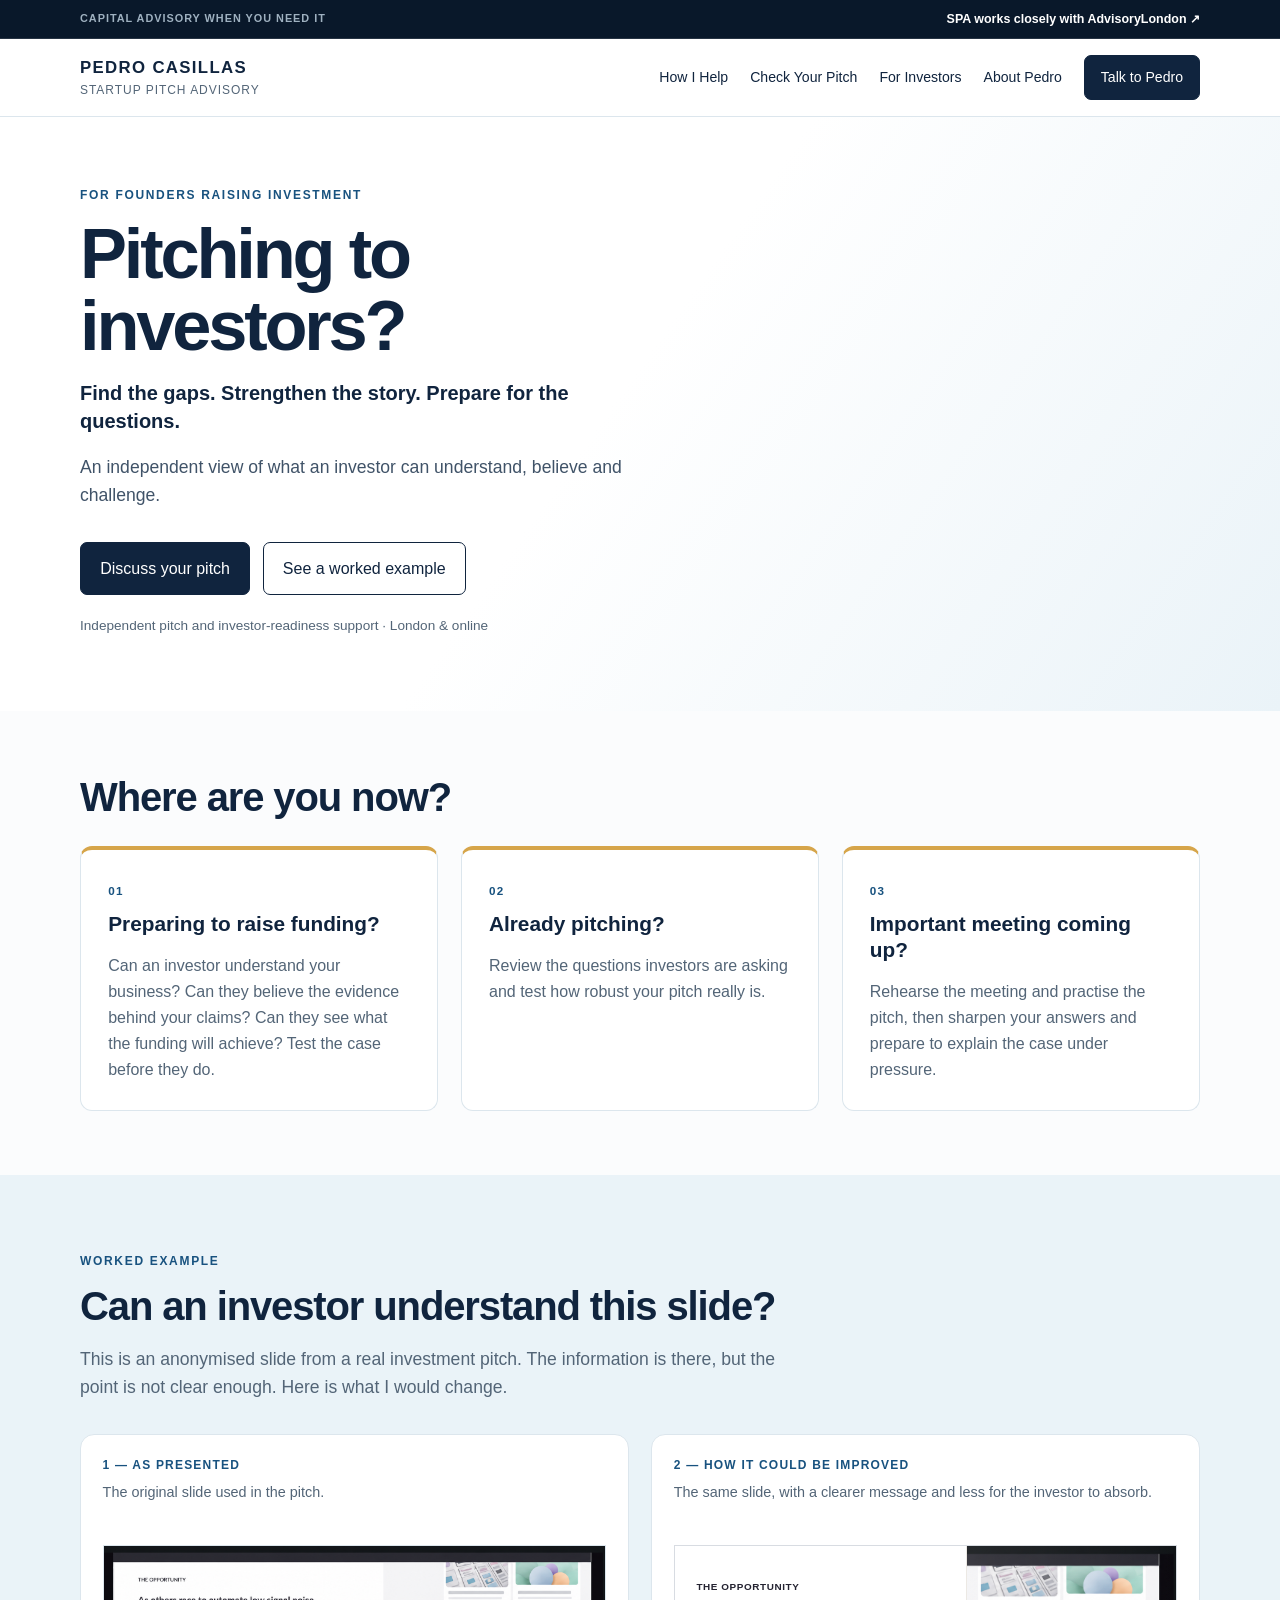
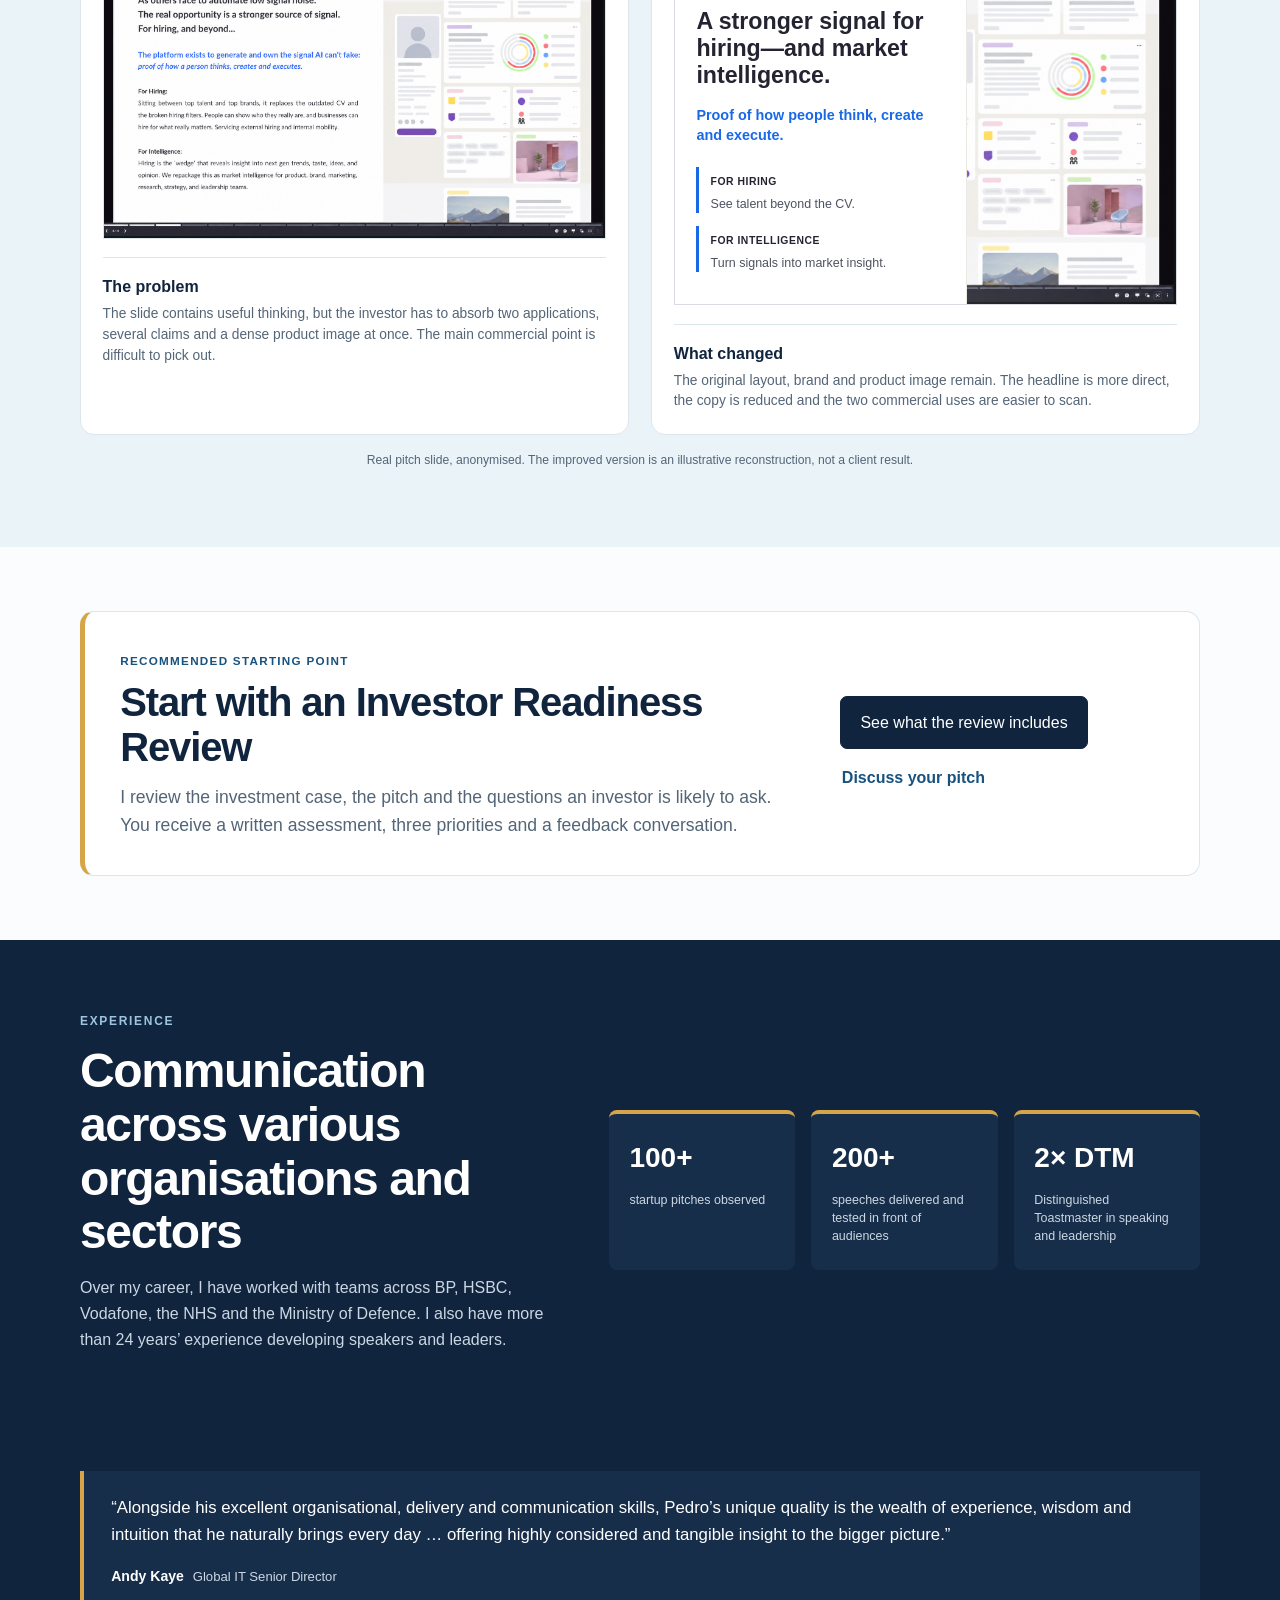
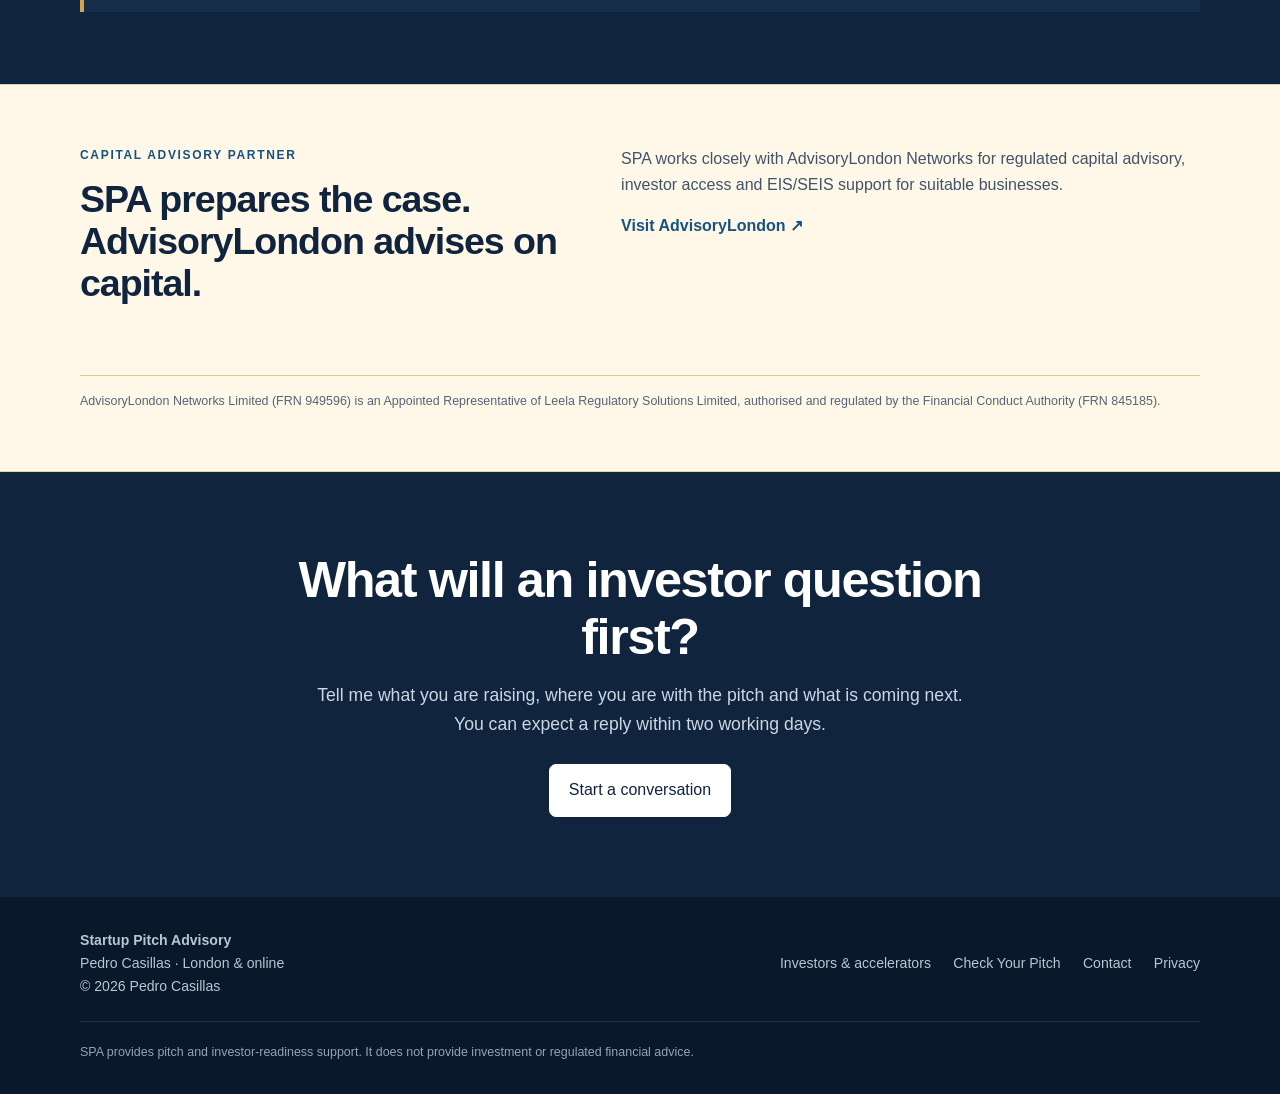
==== commit add8c777: "Add files via upload" ====
--- a/index.html
+++ b/index.html
@@ -86,20 +86,22 @@
         </article>
         <article class="example-panel">
           <div class="example-label">2 — How it could be improved</div>
-          <p>The same information presented more clearly, so the investor can understand the point and why it matters.</p>
-          <div class="improved-slide" role="img" aria-label="A clearer version of the pitch slide with one headline and two distinct commercial applications">
-            <span>The opportunity</span>
-            <h3>A stronger signal for hiring—and a new source of market intelligence.</h3>
-            <p>The platform captures proof of how people think, create and execute.</p>
-            <div class="improved-columns">
-              <div><b>For hiring</b><p>Help businesses identify talent beyond the CV, for external hiring and internal mobility.</p></div>
-              <div><b>For intelligence</b><p>Turn aggregated signals into insight for product, brand, marketing, research and strategy teams.</p></div>
+          <p>The same slide, with a clearer message and less for the investor to absorb.</p>
+          <div class="improved-slide" role="img" aria-label="A subtle revision of the original pitch slide, retaining its layout and product imagery while reducing the text">
+            <div class="improved-copy">
+              <span>The opportunity</span>
+              <h3>A stronger signal for hiring—and market intelligence.</h3>
+              <p class="improved-core">Proof of how people think, create and execute.</p>
+              <div class="improved-points">
+                <div><b>For hiring</b><p>See talent beyond the CV.</p></div>
+                <div><b>For intelligence</b><p>Turn signals into market insight.</p></div>
+              </div>
             </div>
-            <strong class="improved-summary">One platform. Two commercial applications.</strong>
+            <div class="improved-product" aria-hidden="true"></div>
           </div>
           <div class="example-comment">
             <strong>What changed</strong>
-            <p>One headline now explains the opportunity. The hiring and intelligence applications are separated, and the supporting detail no longer competes with the main message.</p>
+            <p>The original layout, brand and product image remain. The headline is more direct, the copy is reduced and the two commercial uses are easier to scan.</p>
           </div>
         </article>
       </div>
--- a/styles.css
+++ b/styles.css
@@ -93,15 +93,16 @@
 .example-label{text-transform:uppercase;letter-spacing:.1em;color:var(--blue);font-size:.75rem;font-weight:850}
 .original-slide{margin:0;border:1px solid var(--line);background:#eef1f4;overflow:hidden}
 .original-slide img{display:block;width:100%;height:auto}
-.improved-slide{background:var(--ink);color:white;min-height:360px;padding:1.55rem;display:flex;flex-direction:column;justify-content:center;border-radius:2px}
-.improved-slide>span{text-transform:uppercase;letter-spacing:.12em;color:#9dc5df;font-size:.65rem;font-weight:850}
-.improved-slide h3{font-size:1.65rem;line-height:1.12;margin:.7rem 0}
-.improved-slide>p{color:#d2dee7;font-size:.9rem;margin:0 0 1rem}
-.improved-columns{display:grid;grid-template-columns:repeat(2,1fr);gap:.7rem}
-.improved-columns>div{background:#172e4a;border-top:3px solid var(--gold);padding:.85rem}
-.improved-columns b{text-transform:uppercase;letter-spacing:.08em;font-size:.7rem;color:white}
-.improved-columns p{color:#cbd7e3;font-size:.76rem;line-height:1.4;margin:.35rem 0 0}
-.improved-summary{display:block;margin-top:1rem;color:white;font-size:.84rem}
+.improved-slide{background:#fff;color:#242331;min-height:360px;display:grid;grid-template-columns:58% 42%;overflow:hidden;border:1px solid #d8dce2}
+.improved-copy{padding:1.55rem 1.35rem;display:flex;flex-direction:column;justify-content:center;position:relative;z-index:1}
+.improved-copy>span{text-transform:uppercase;letter-spacing:.06em;color:#242331;font-size:.62rem;font-weight:850}
+.improved-slide h3{font-size:1.45rem;line-height:1.16;margin:.8rem 0 1rem;max-width:19ch}
+.improved-core{color:#1869e8;font-size:.9rem;line-height:1.42;font-weight:700;margin:0 0 1.35rem;max-width:30ch}
+.improved-points{display:grid;gap:.8rem}
+.improved-points>div{border-left:3px solid #1869e8;padding-left:.7rem}
+.improved-points b{text-transform:uppercase;letter-spacing:.05em;font-size:.65rem;color:#242331}
+.improved-points p{color:#4f5360;font-size:.78rem;line-height:1.35;margin:.2rem 0 0}
+.improved-product{background-image:linear-gradient(90deg,rgba(255,255,255,.08),rgba(255,255,255,0)),url('assets/anonymised-pitch-slide.png');background-size:auto 100%;background-position:right center;background-repeat:no-repeat;border-left:1px solid #ece9e4}
 .example-comment{border-top:1px solid var(--line);margin-top:1.15rem;padding-top:1rem}
 .example-comment strong{display:block;color:var(--ink)}
 .example-comment p{margin:.25rem 0 0;color:var(--muted);font-size:.86rem;line-height:1.5}
@@ -121,7 +122,9 @@
 }
 @media(max-width:760px){
   .improved-slide{min-height:0}
-  .improved-columns{grid-template-columns:1fr}
+  .improved-slide{grid-template-columns:62% 38%}
+  .improved-copy{padding:1.15rem 1rem}
+  .improved-slide h3{font-size:1.2rem}
   .testimonial footer{display:block}
   .testimonial footer span{display:block;margin-top:.15rem}
   .footlinks{justify-content:flex-start}
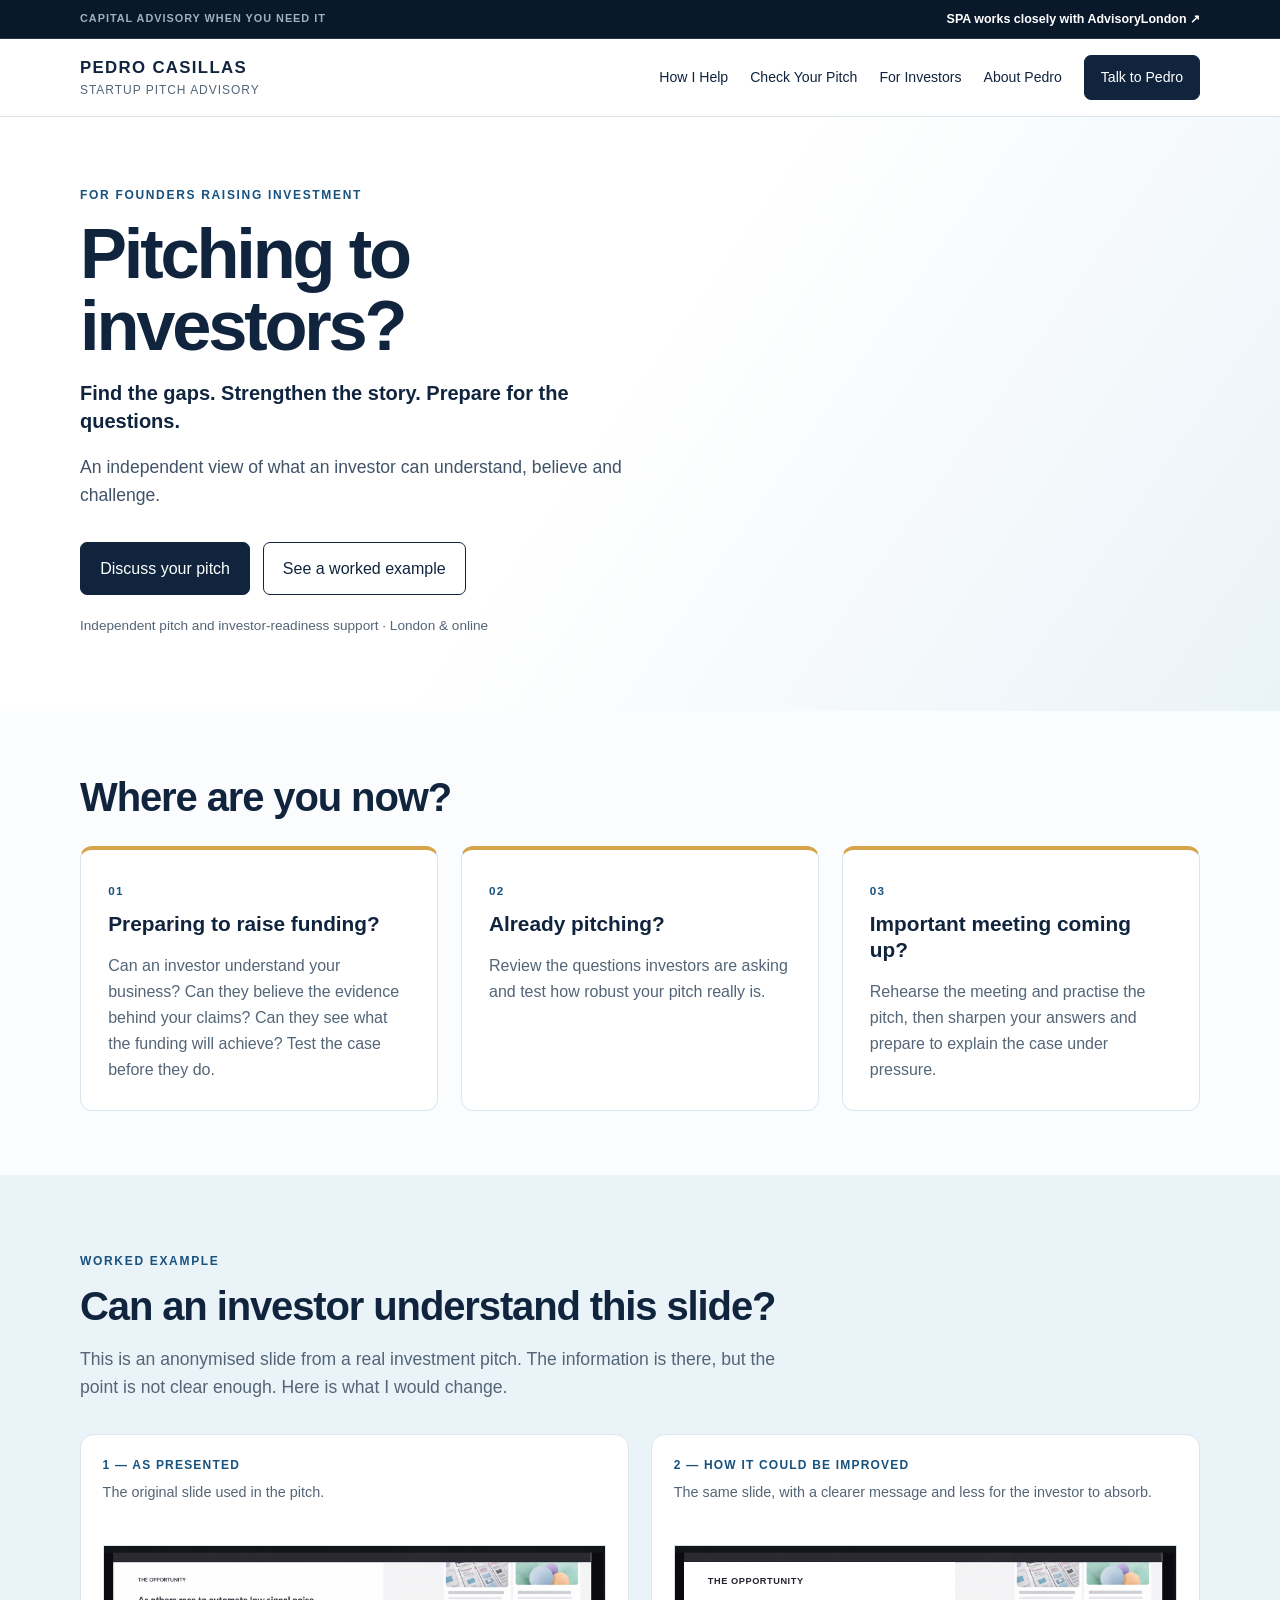
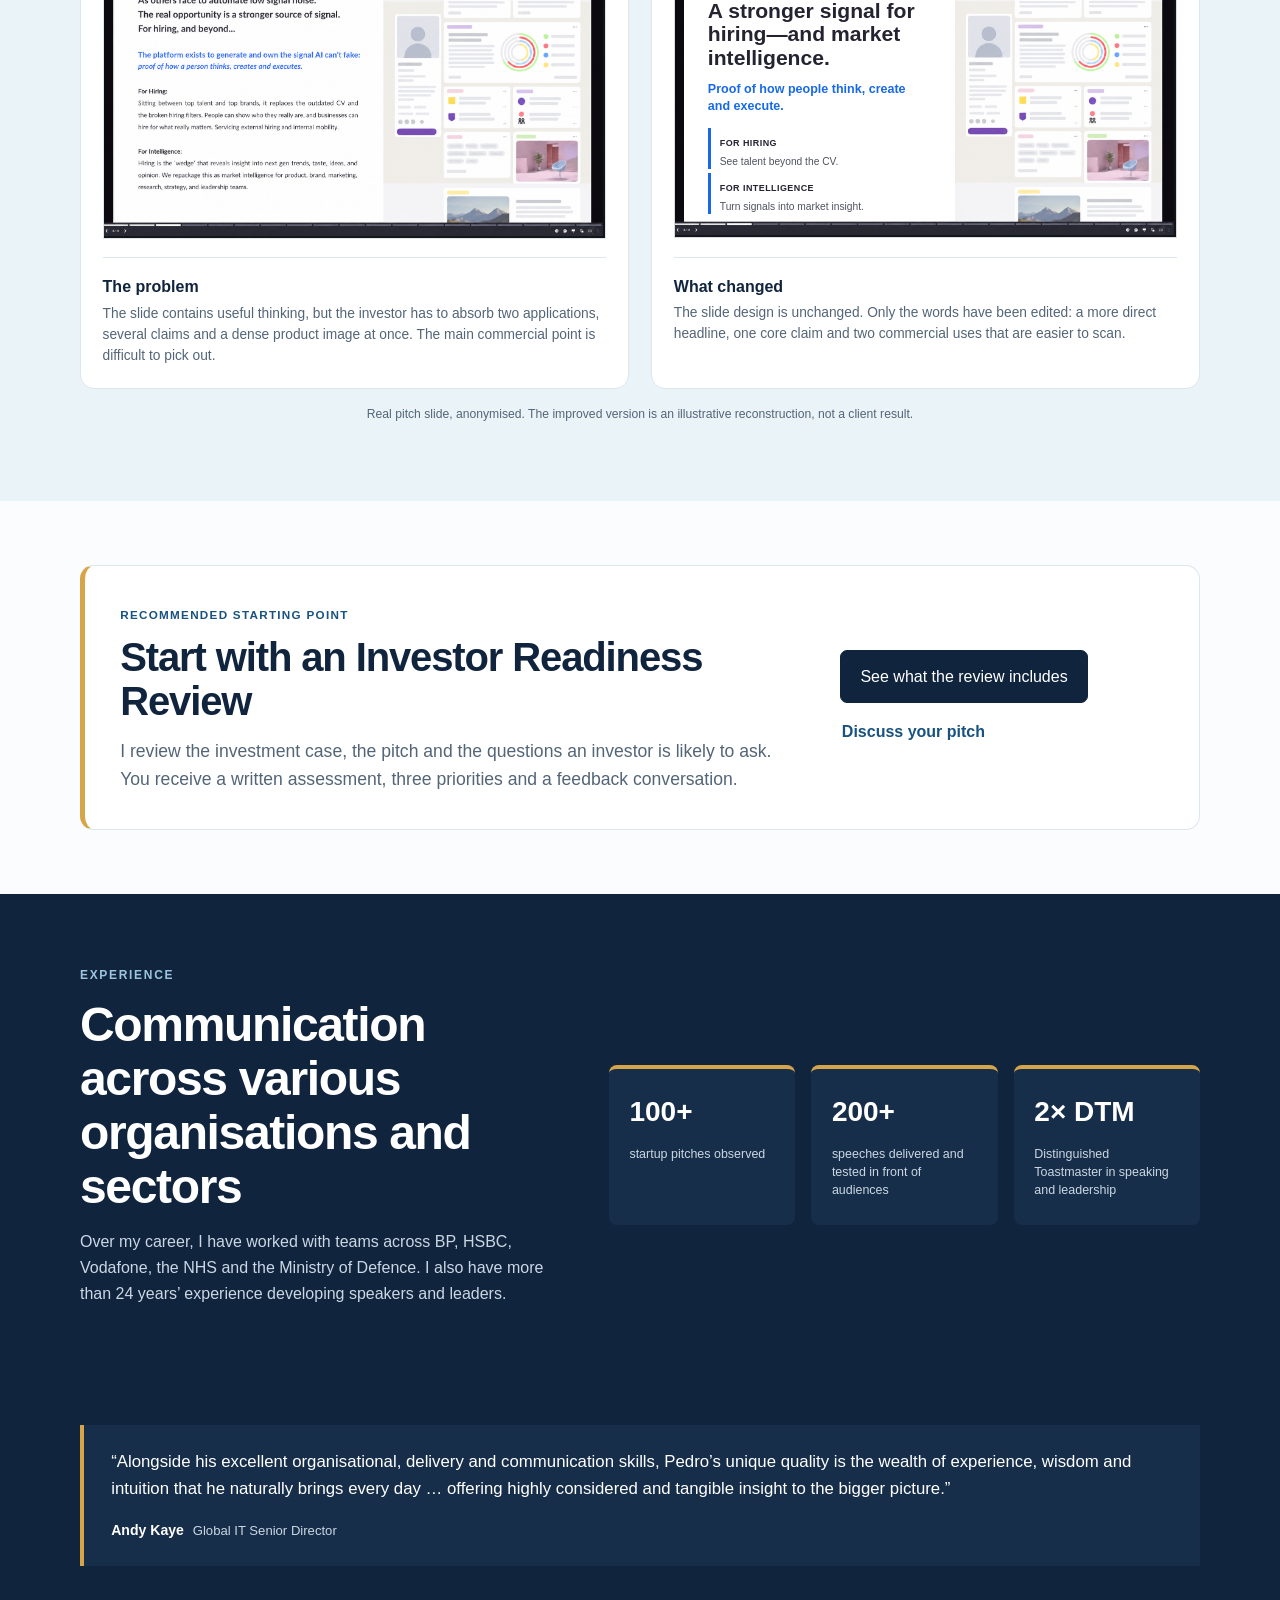
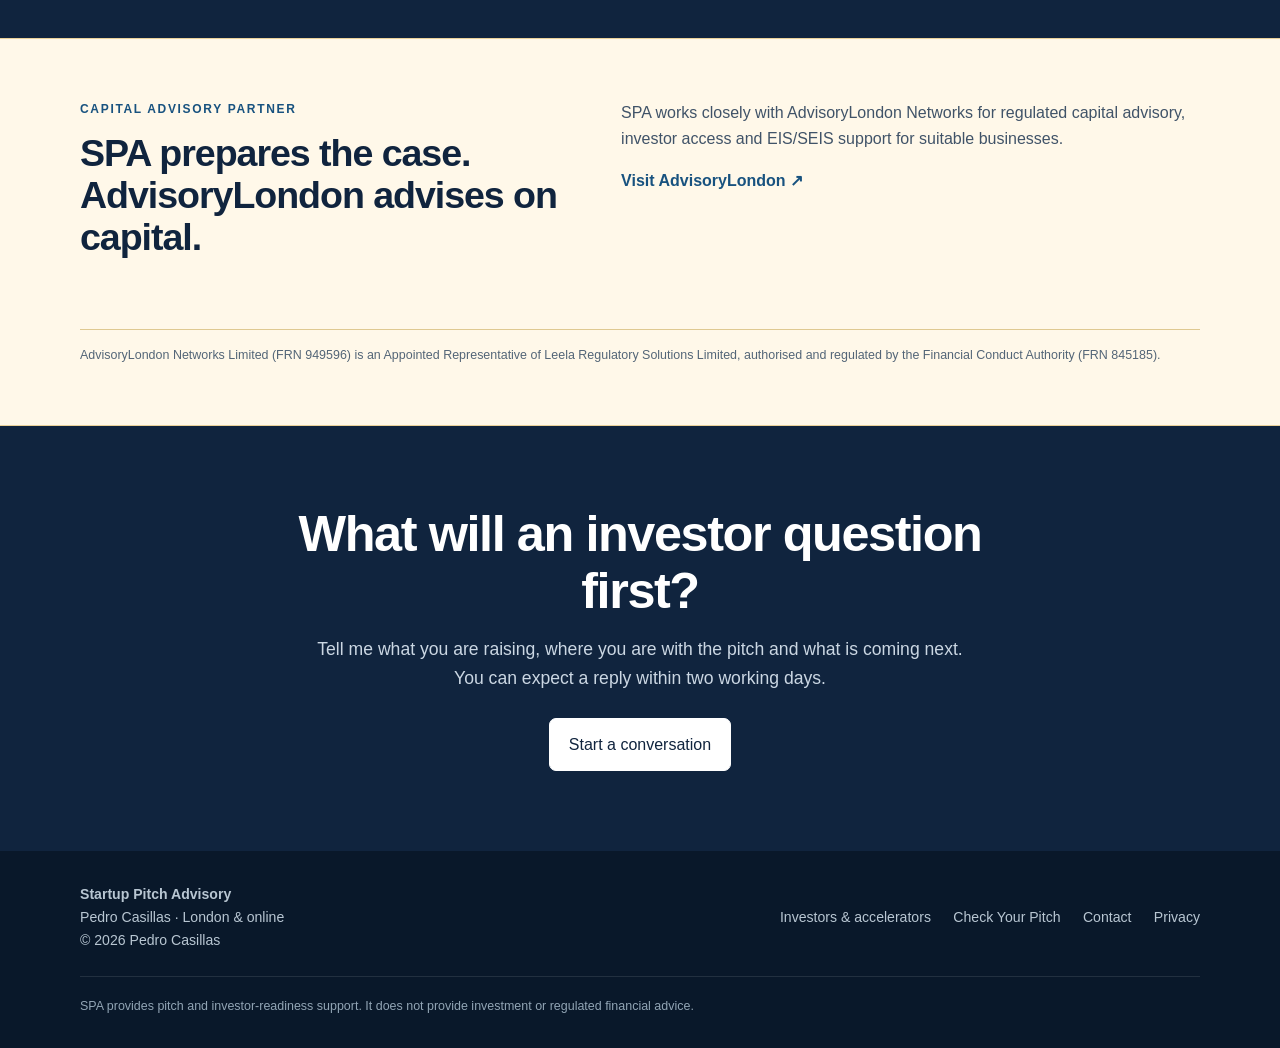
==== commit 3c24d30b: "Add files via upload" ====
--- a/index.html
+++ b/index.html
@@ -97,11 +97,10 @@
                 <div><b>For intelligence</b><p>Turn signals into market insight.</p></div>
               </div>
             </div>
-            <div class="improved-product" aria-hidden="true"></div>
           </div>
           <div class="example-comment">
             <strong>What changed</strong>
-            <p>The original layout, brand and product image remain. The headline is more direct, the copy is reduced and the two commercial uses are easier to scan.</p>
+            <p>The slide design is unchanged. Only the words have been edited: a more direct headline, one core claim and two commercial uses that are easier to scan.</p>
           </div>
         </article>
       </div>
--- a/styles.css
+++ b/styles.css
@@ -93,16 +93,15 @@
 .example-label{text-transform:uppercase;letter-spacing:.1em;color:var(--blue);font-size:.75rem;font-weight:850}
 .original-slide{margin:0;border:1px solid var(--line);background:#eef1f4;overflow:hidden}
 .original-slide img{display:block;width:100%;height:auto}
-.improved-slide{background:#fff;color:#242331;min-height:360px;display:grid;grid-template-columns:58% 42%;overflow:hidden;border:1px solid #d8dce2}
-.improved-copy{padding:1.55rem 1.35rem;display:flex;flex-direction:column;justify-content:center;position:relative;z-index:1}
-.improved-copy>span{text-transform:uppercase;letter-spacing:.06em;color:#242331;font-size:.62rem;font-weight:850}
-.improved-slide h3{font-size:1.45rem;line-height:1.16;margin:.8rem 0 1rem;max-width:19ch}
-.improved-core{color:#1869e8;font-size:.9rem;line-height:1.42;font-weight:700;margin:0 0 1.35rem;max-width:30ch}
-.improved-points{display:grid;gap:.8rem}
-.improved-points>div{border-left:3px solid #1869e8;padding-left:.7rem}
-.improved-points b{text-transform:uppercase;letter-spacing:.05em;font-size:.65rem;color:#242331}
-.improved-points p{color:#4f5360;font-size:.78rem;line-height:1.35;margin:.2rem 0 0}
-.improved-product{background-image:linear-gradient(90deg,rgba(255,255,255,.08),rgba(255,255,255,0)),url('assets/anonymised-pitch-slide.png');background-size:auto 100%;background-position:right center;background-repeat:no-repeat;border-left:1px solid #ece9e4}
+.improved-slide{background:url('assets/anonymised-pitch-slide.png') center/100% 100% no-repeat;color:#242331;aspect-ratio:1645/956;position:relative;overflow:hidden;border:1px solid #d8dce2}
+.improved-copy{position:absolute;left:1.8%;top:5.5%;bottom:5.5%;width:54%;box-sizing:border-box;background:#fff;padding:4.2% 4.8%;display:flex;flex-direction:column;justify-content:center}
+.improved-copy>span{text-transform:uppercase;letter-spacing:.06em;color:#242331;font-size:clamp(.48rem,.72vw,.62rem);font-weight:850}
+.improved-slide h3{font-size:clamp(.86rem,1.65vw,1.45rem);line-height:1.12;margin:4.5% 0 5%;max-width:19ch}
+.improved-core{color:#1869e8;font-size:clamp(.58rem,.98vw,.9rem);line-height:1.35;font-weight:700;margin:0 0 6%;max-width:30ch}
+.improved-points{display:grid;gap:5%}
+.improved-points>div{border-left:3px solid #1869e8;padding-left:4%}
+.improved-points b{text-transform:uppercase;letter-spacing:.05em;font-size:clamp(.48rem,.7vw,.65rem);color:#242331}
+.improved-points p{color:#4f5360;font-size:clamp(.52rem,.8vw,.78rem);line-height:1.25;margin:1% 0 0}
 .example-comment{border-top:1px solid var(--line);margin-top:1.15rem;padding-top:1rem}
 .example-comment strong{display:block;color:var(--ink)}
 .example-comment p{margin:.25rem 0 0;color:var(--muted);font-size:.86rem;line-height:1.5}
@@ -121,10 +120,6 @@
   .example-panel>p{min-height:0}
 }
 @media(max-width:760px){
-  .improved-slide{min-height:0}
-  .improved-slide{grid-template-columns:62% 38%}
-  .improved-copy{padding:1.15rem 1rem}
-  .improved-slide h3{font-size:1.2rem}
   .testimonial footer{display:block}
   .testimonial footer span{display:block;margin-top:.15rem}
   .footlinks{justify-content:flex-start}
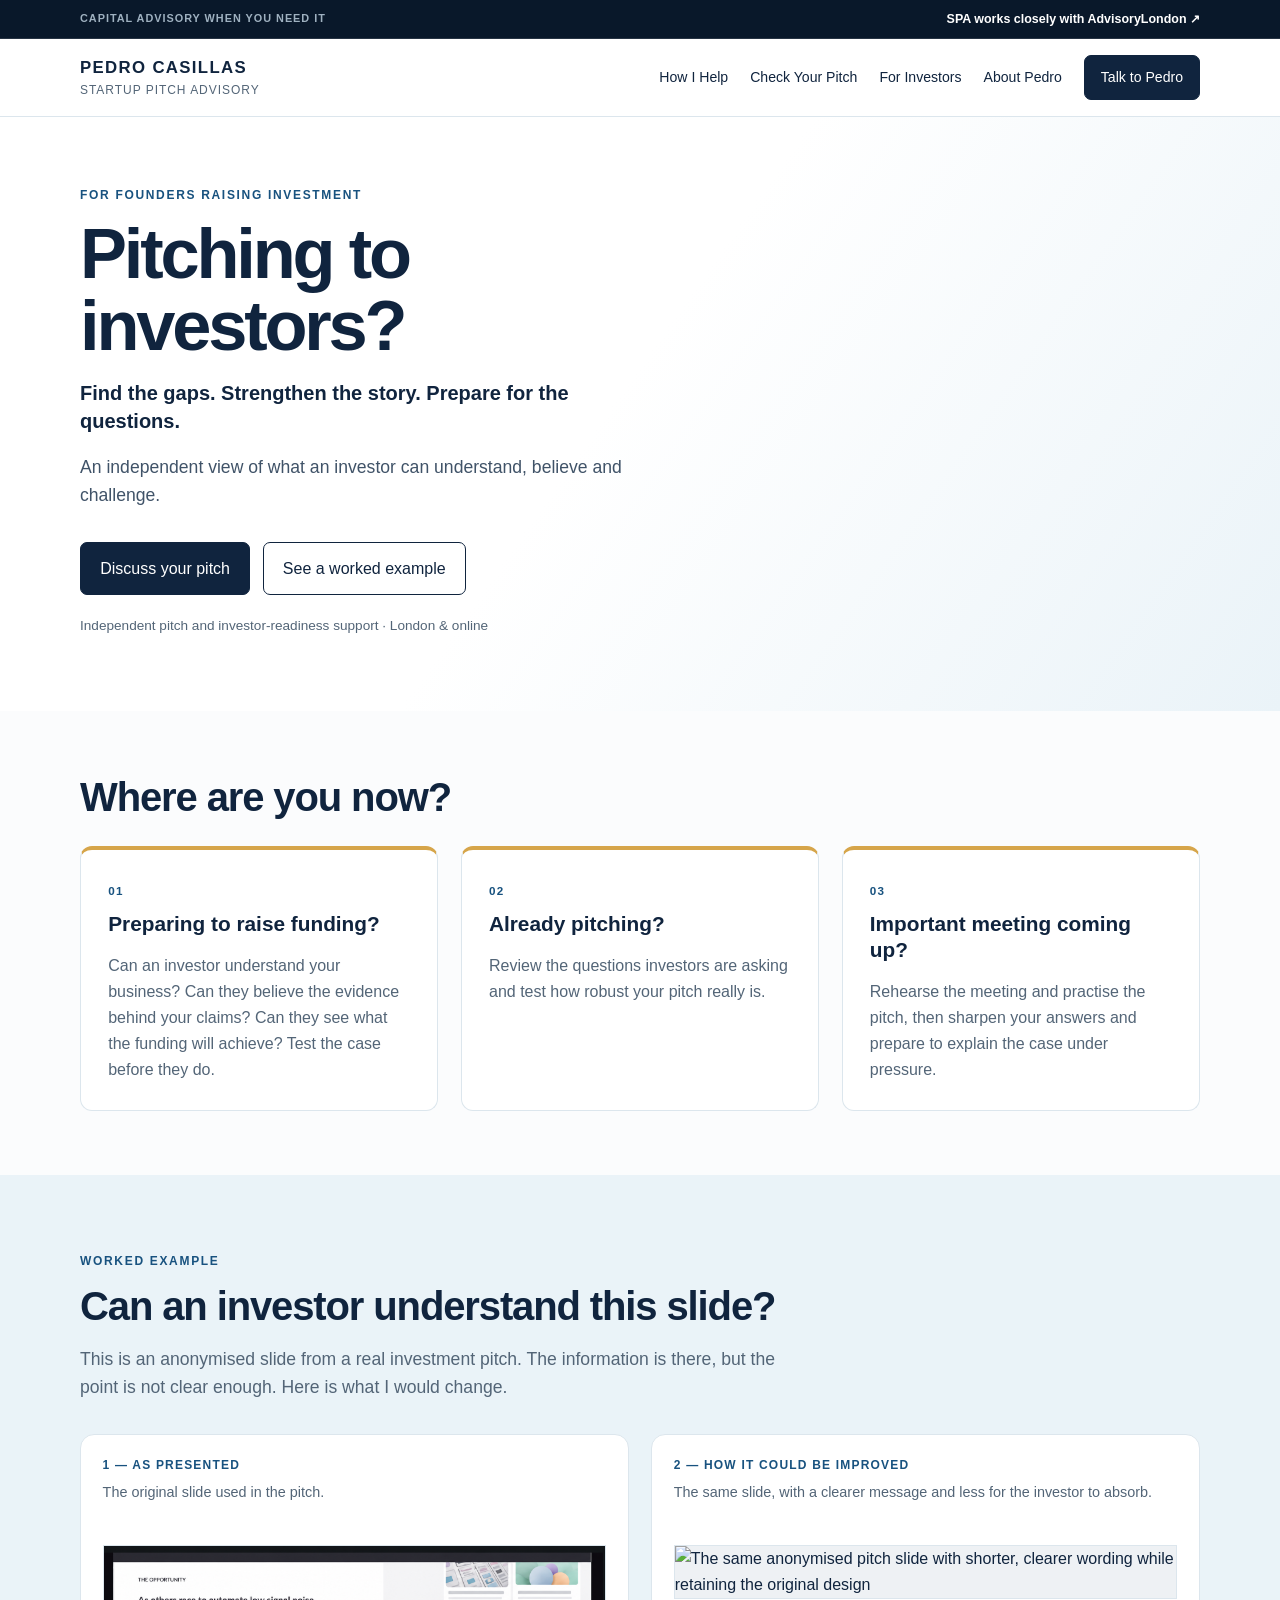
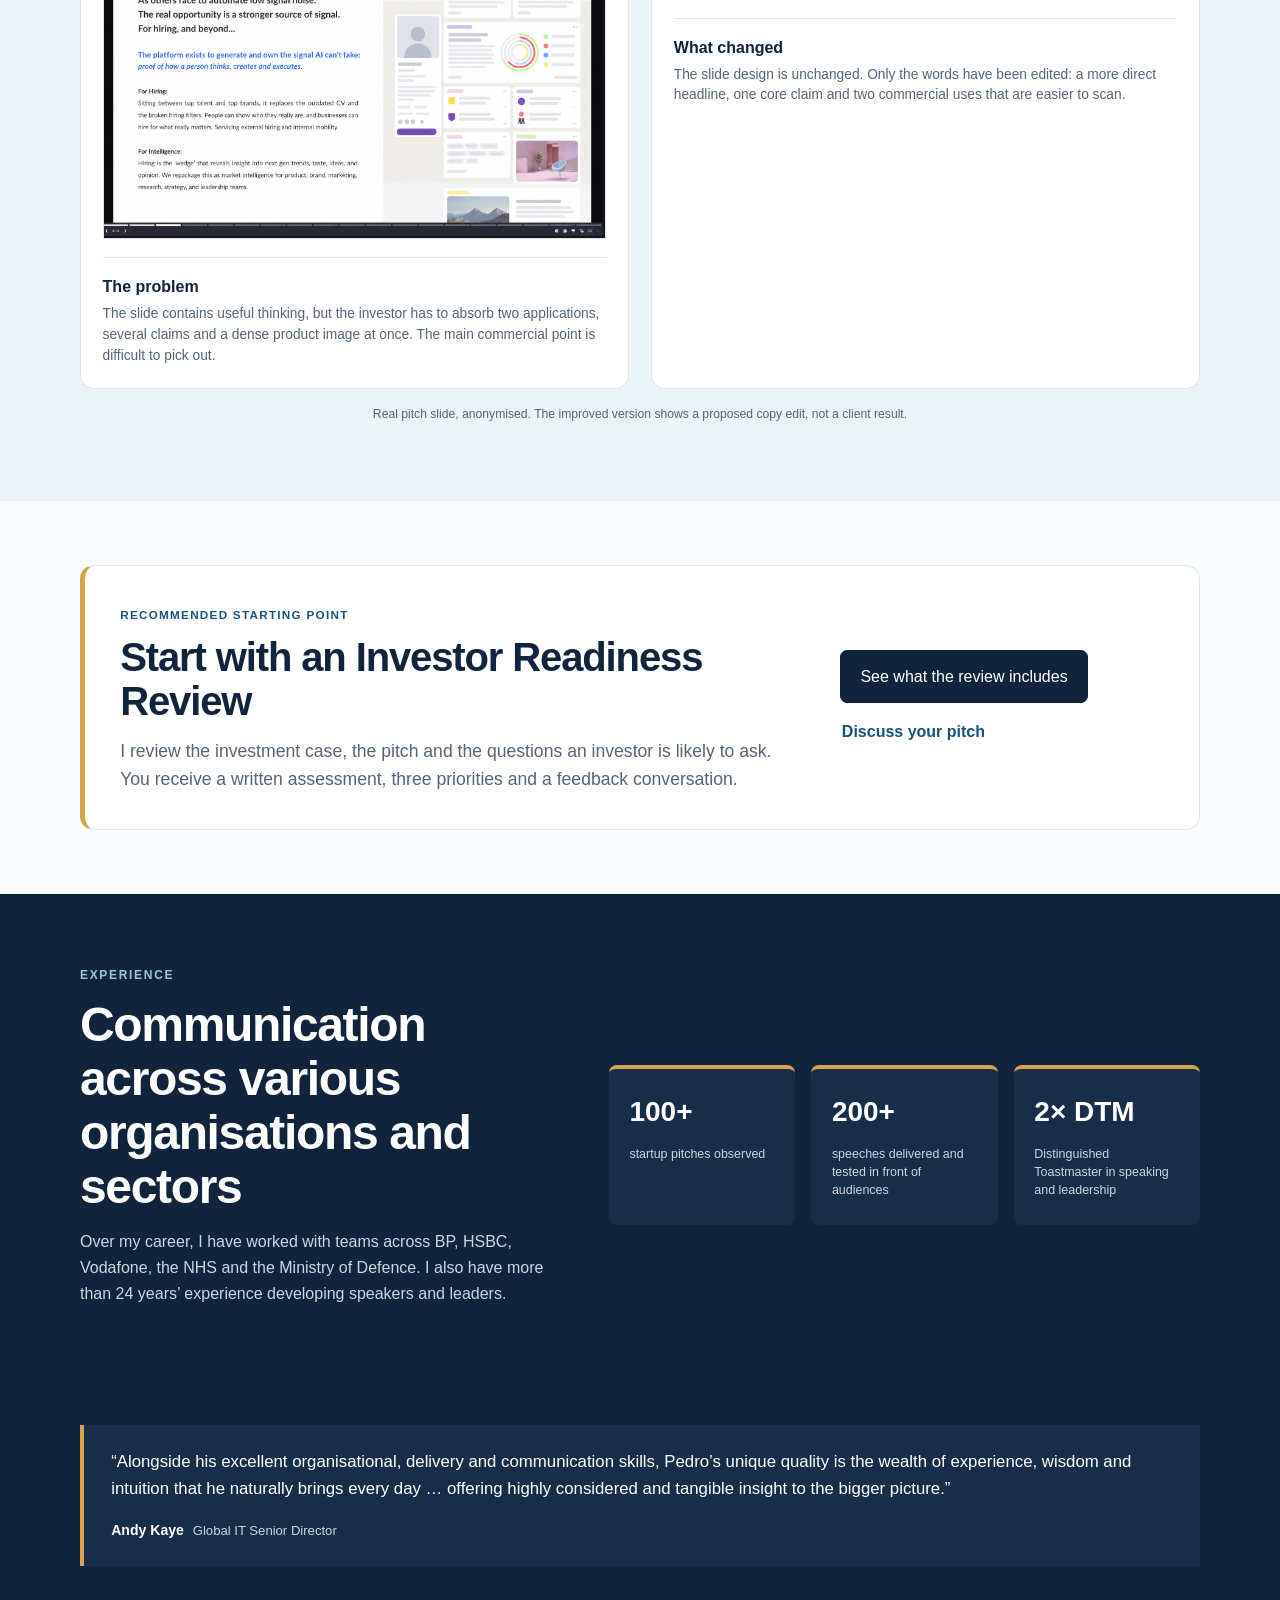
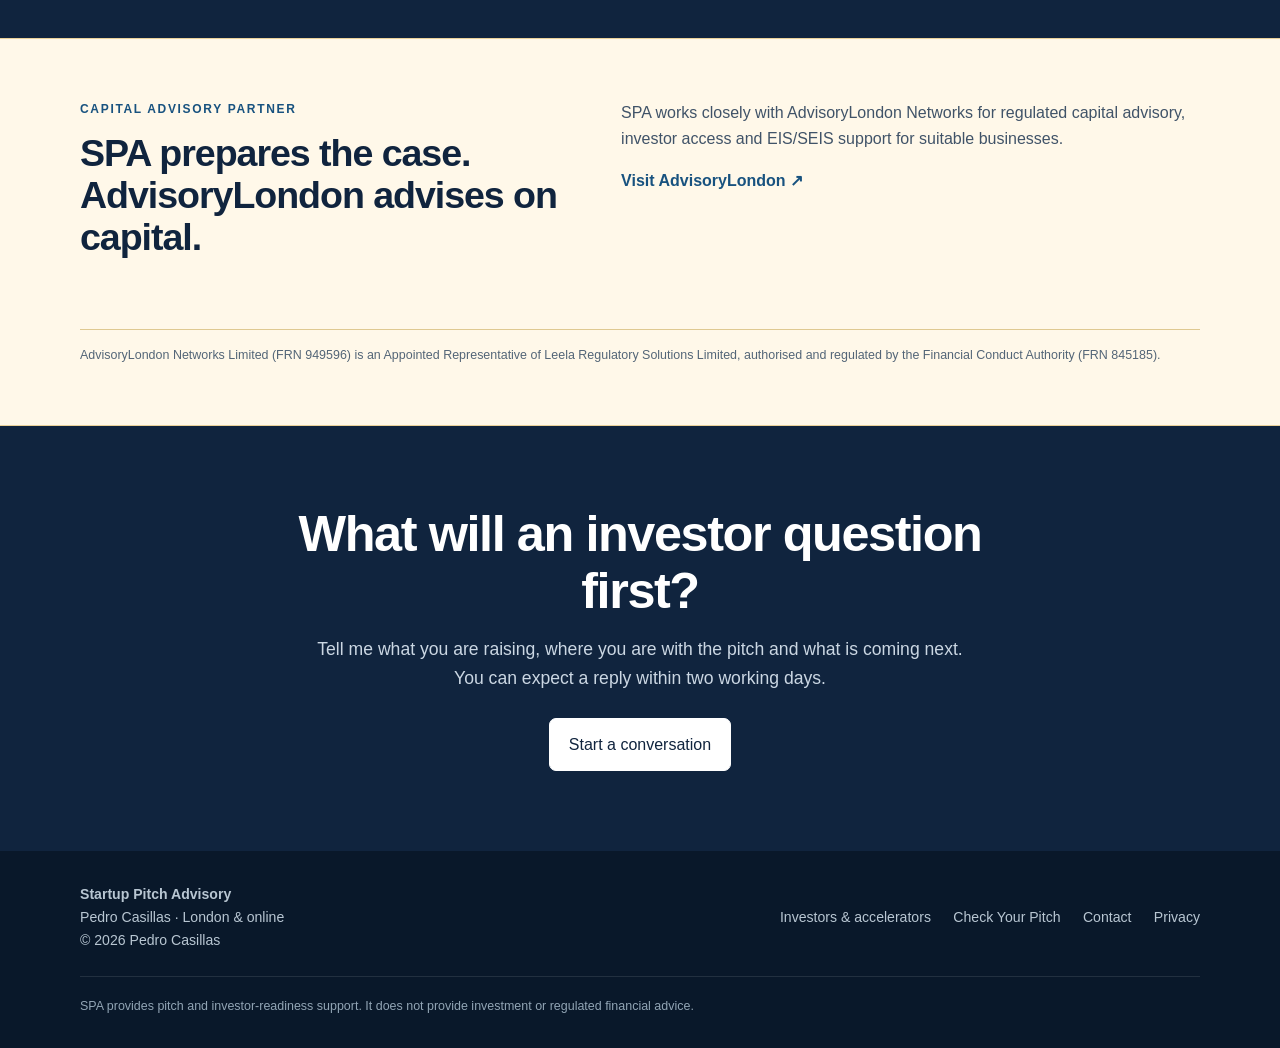
==== commit aa03934a: "Add files via upload" ====
--- a/index.html
+++ b/index.html
@@ -87,24 +87,16 @@
         <article class="example-panel">
           <div class="example-label">2 — How it could be improved</div>
           <p>The same slide, with a clearer message and less for the investor to absorb.</p>
-          <div class="improved-slide" role="img" aria-label="A subtle revision of the original pitch slide, retaining its layout and product imagery while reducing the text">
-            <div class="improved-copy">
-              <span>The opportunity</span>
-              <h3>A stronger signal for hiring—and market intelligence.</h3>
-              <p class="improved-core">Proof of how people think, create and execute.</p>
-              <div class="improved-points">
-                <div><b>For hiring</b><p>See talent beyond the CV.</p></div>
-                <div><b>For intelligence</b><p>Turn signals into market insight.</p></div>
-              </div>
-            </div>
-          </div>
+          <figure class="improved-slide">
+            <img src="assets/improved-pitch-slide.png" alt="The same anonymised pitch slide with shorter, clearer wording while retaining the original design">
+          </figure>
           <div class="example-comment">
             <strong>What changed</strong>
             <p>The slide design is unchanged. Only the words have been edited: a more direct headline, one core claim and two commercial uses that are easier to scan.</p>
           </div>
         </article>
       </div>
-      <p class="example-note">Real pitch slide, anonymised. The improved version is an illustrative reconstruction, not a client result.</p>
+      <p class="example-note">Real pitch slide, anonymised. The improved version shows a proposed copy edit, not a client result.</p>
     </div>
   </section>
 
--- a/styles.css
+++ b/styles.css
@@ -93,15 +93,8 @@
 .example-label{text-transform:uppercase;letter-spacing:.1em;color:var(--blue);font-size:.75rem;font-weight:850}
 .original-slide{margin:0;border:1px solid var(--line);background:#eef1f4;overflow:hidden}
 .original-slide img{display:block;width:100%;height:auto}
-.improved-slide{background:url('assets/anonymised-pitch-slide.png') center/100% 100% no-repeat;color:#242331;aspect-ratio:1645/956;position:relative;overflow:hidden;border:1px solid #d8dce2}
-.improved-copy{position:absolute;left:1.8%;top:5.5%;bottom:5.5%;width:54%;box-sizing:border-box;background:#fff;padding:4.2% 4.8%;display:flex;flex-direction:column;justify-content:center}
-.improved-copy>span{text-transform:uppercase;letter-spacing:.06em;color:#242331;font-size:clamp(.48rem,.72vw,.62rem);font-weight:850}
-.improved-slide h3{font-size:clamp(.86rem,1.65vw,1.45rem);line-height:1.12;margin:4.5% 0 5%;max-width:19ch}
-.improved-core{color:#1869e8;font-size:clamp(.58rem,.98vw,.9rem);line-height:1.35;font-weight:700;margin:0 0 6%;max-width:30ch}
-.improved-points{display:grid;gap:5%}
-.improved-points>div{border-left:3px solid #1869e8;padding-left:4%}
-.improved-points b{text-transform:uppercase;letter-spacing:.05em;font-size:clamp(.48rem,.7vw,.65rem);color:#242331}
-.improved-points p{color:#4f5360;font-size:clamp(.52rem,.8vw,.78rem);line-height:1.25;margin:1% 0 0}
+.improved-slide{margin:0;border:1px solid var(--line);background:#eef1f4;overflow:hidden}
+.improved-slide img{display:block;width:100%;height:auto}
 .example-comment{border-top:1px solid var(--line);margin-top:1.15rem;padding-top:1rem}
 .example-comment strong{display:block;color:var(--ink)}
 .example-comment p{margin:.25rem 0 0;color:var(--muted);font-size:.86rem;line-height:1.5}
